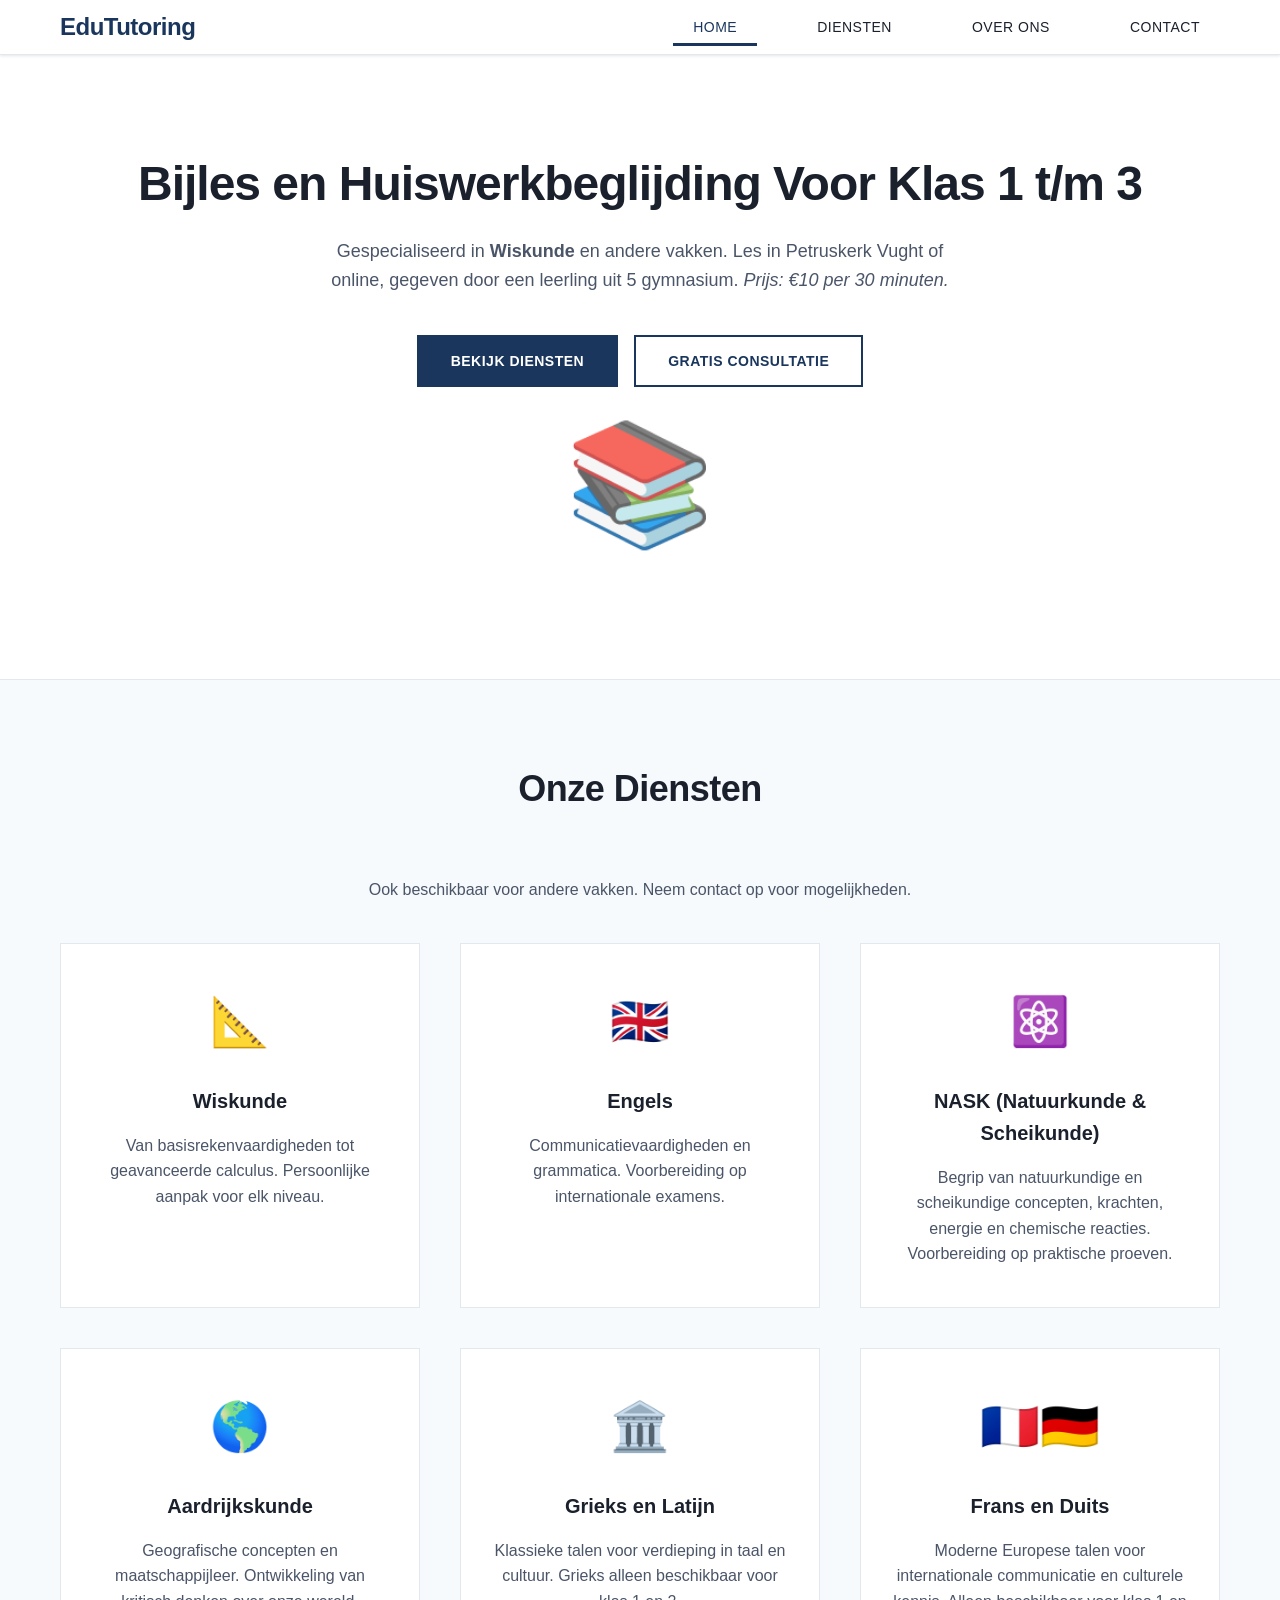
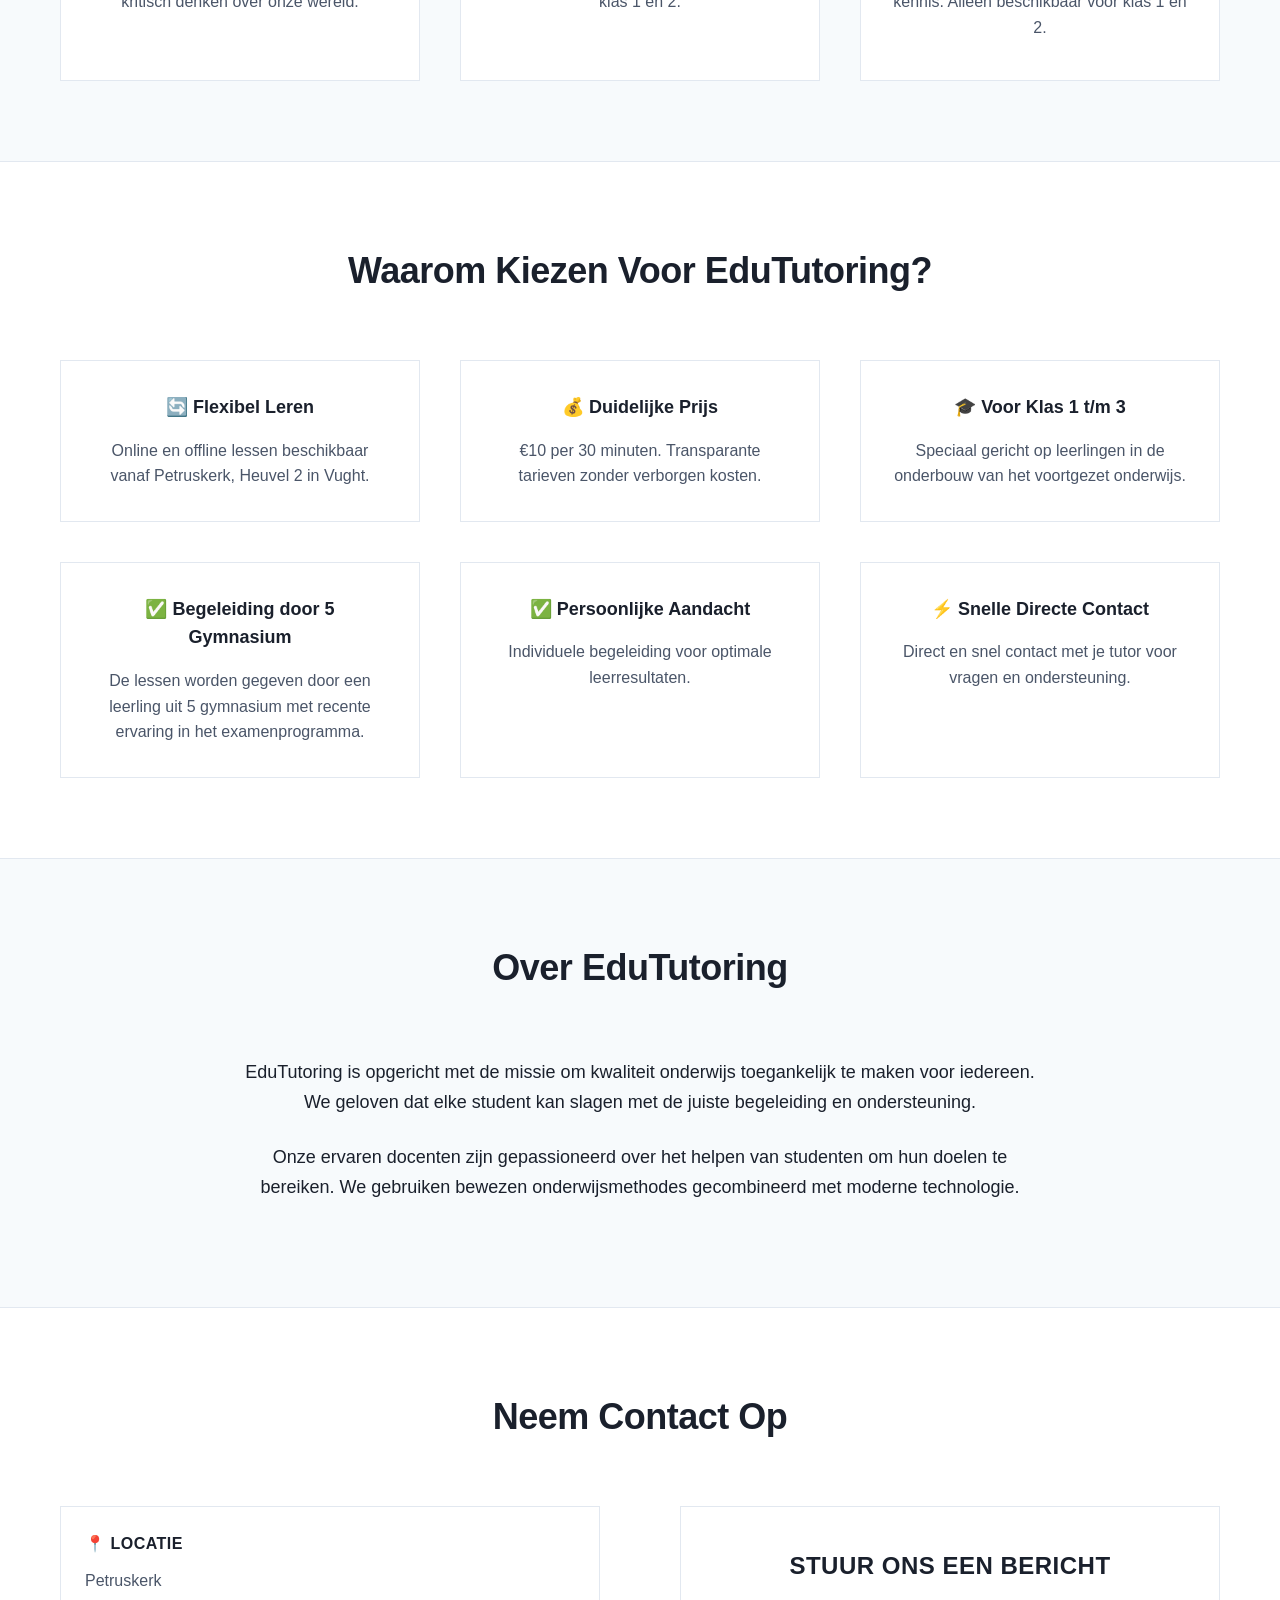
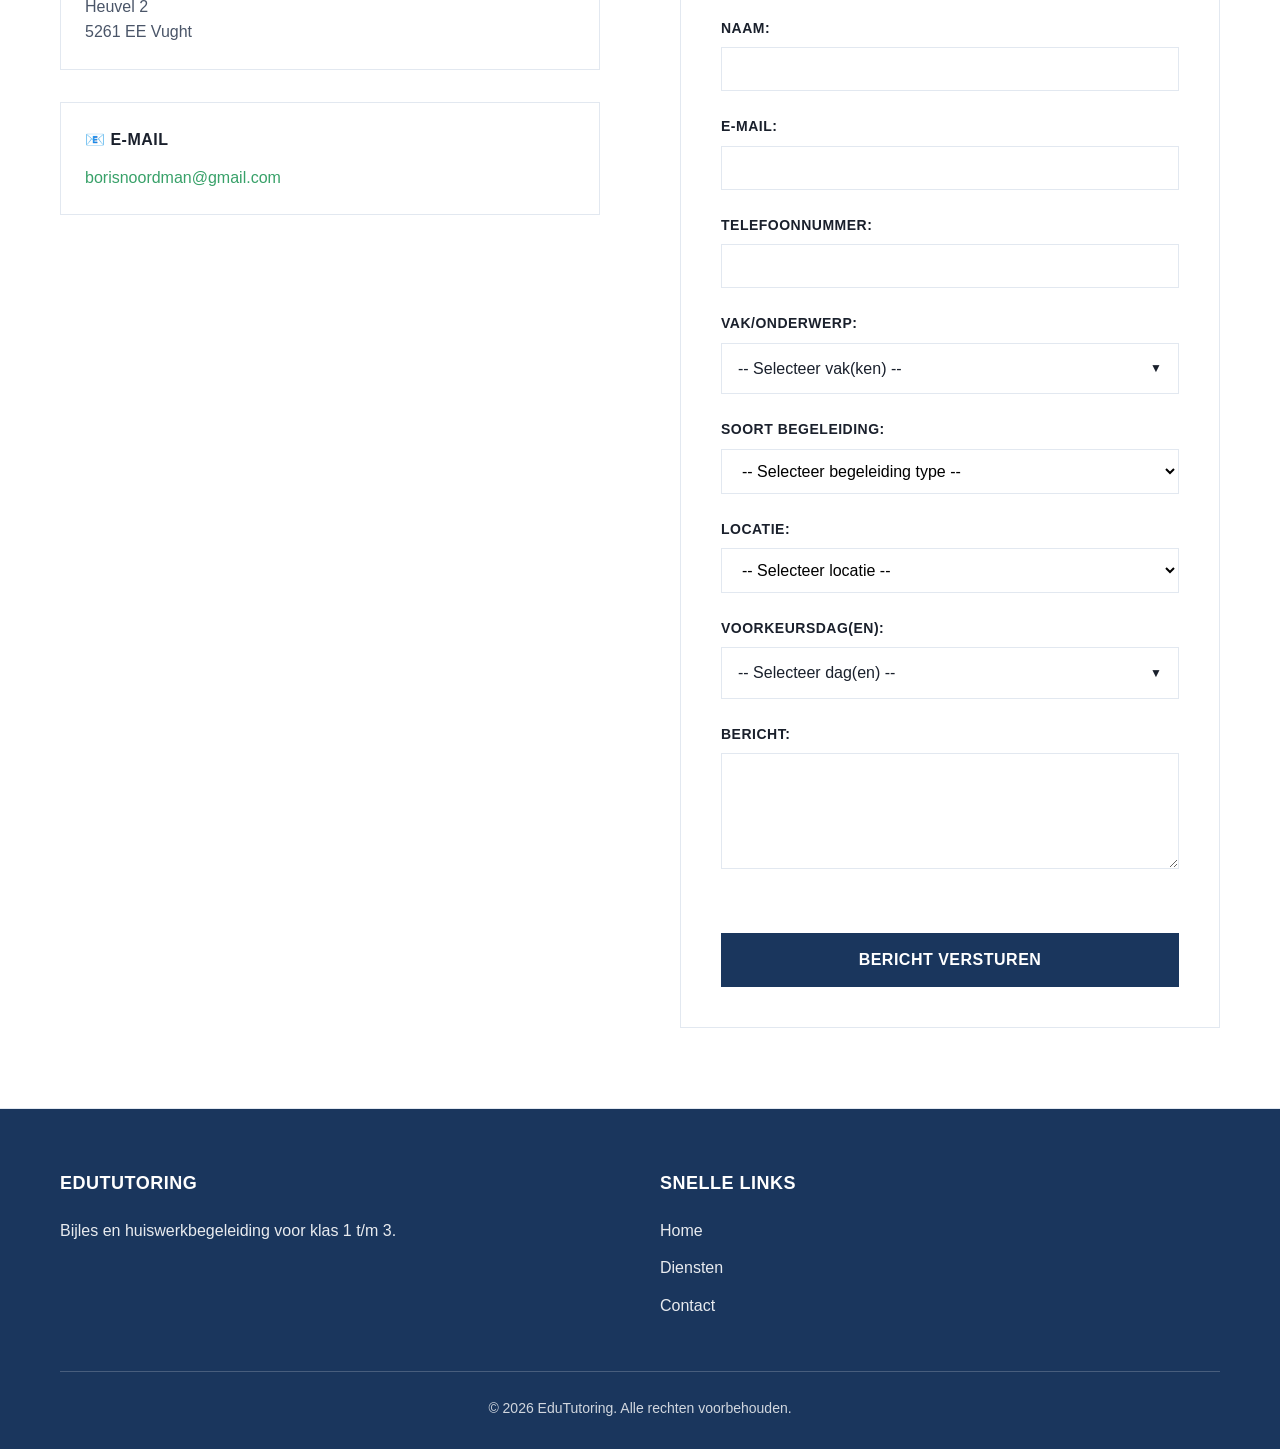
==== index.html @ 09ce8b66 "This is my first commit - woohoo!" ====
<!DOCTYPE html>
<html lang="nl">
<head>
    <meta charset="UTF-8">
    <meta name="viewport" content="width=device-width, initial-scale=1.0">
    <meta name="description" content="Bijles voor klas 1 t/m 3 in Petruskerk Vught of online, gegeven door een leerling uit 5 gymnasium.">
    <title>EduTutoring - Bijles & Huiswerkbegeleiding</title>
    <link rel="stylesheet" href="styles.css">
</head>
<body>
    <!-- Navigation -->
    <nav class="navbar">
        <div class="container">
            <div class="logo">EduTutoring</div>
            <ul class="nav-links">
                <li><a href="#home">Home</a></li>
                <li><a href="#services">Diensten</a></li>
                <li><a href="#about">Over Ons</a></li>
                <li><a href="#contact">Contact</a></li>
            </ul>
            <div class="hamburger">
                <span></span>
                <span></span>
                <span></span>
            </div>
        </div>
    </nav>

    <!-- Hero Section -->
    <section id="home" class="hero">
        <div class="hero-content">
            <h1>Bijles en Huiswerkbeglijding Voor Klas 1 t/m 3</h1>
            <p>Gespecialiseerd in <strong>Wiskunde</strong> en andere vakken. Les in Petruskerk Vught of online, gegeven door een leerling uit 5 gymnasium. <em>Prijs: €10 per 30 minuten.</em></p>
            <div class="cta-buttons">
                <button class="btn btn-primary" onclick="smoothScrollTo('#services')">Bekijk Diensten</button>
                <button class="btn btn-secondary" onclick="openContactForm()">Gratis Consultatie</button>
            </div>
        </div>
        <div class="hero-image">
            <div class="image-placeholder">📚</div>
        </div>
    </section>

    <!-- Services Section -->
    <section id="services" class="services">
        <div class="container">
            <h2>Onze Diensten</h2>
            <p style="text-align: center; margin-bottom: 40px; color: var(--text-light); font-size: 16px;">Ook beschikbaar voor andere vakken. Neem contact op voor mogelijkheden.</p>
            <div class="services-grid">
                <div class="service-card">
                    <div class="service-icon">📐</div>
                    <h3>Wiskunde</h3>
                    <p>Van basisrekenvaardigheden tot geavanceerde calculus. Persoonlijke aanpak voor elk niveau.</p>
                </div>
                <div class="service-card">
                    <div class="service-icon">🇬🇧</div>
                    <h3>Engels</h3>
                    <p>Communicatievaardigheden en grammatica. Voorbereiding op internationale examens.</p>
                </div>
                <div class="service-card">
                    <div class="service-icon">⚛️</div>
                    <h3>NASK (Natuurkunde & Scheikunde)</h3>
                    <p>Begrip van natuurkundige en scheikundige concepten, krachten, energie en chemische reacties. Voorbereiding op praktische proeven.</p>
                </div>
                <div class="service-card">
                    <div class="service-icon">🌎</div>
                    <h3>Aardrijkskunde</h3>
                    <p>Geografische concepten en maatschappijleer. Ontwikkeling van kritisch denken over onze wereld.</p>
                </div>
                <div class="service-card">
                    <div class="service-icon">🏛️</div>
                    <h3>Grieks en Latijn</h3>
                    <p>Klassieke talen voor verdieping in taal en cultuur. Grieks alleen beschikbaar voor klas 1 en 2.</p>
                </div>
                <div class="service-card">
                    <div class="service-icon">🇫🇷🇩🇪</div>
                    <h3>Frans en Duits</h3>
                    <p>Moderne Europese talen voor internationale communicatie en culturele kennis. Alleen beschikbaar voor klas 1 en 2.</p>
                </div>
            </div>
        </div>
    </section>

    <!-- Features Section -->
    <section class="features">
        <div class="container">
            <h2>Waarom Kiezen Voor EduTutoring?</h2>
            <div class="features-grid">
                <div class="feature">
                    <h3>🔄 Flexibel Leren</h3>
                    <p>Online en offline lessen beschikbaar vanaf Petruskerk, Heuvel 2 in Vught.</p>
                </div>
                <div class="feature">
                    <h3>💰 Duidelijke Prijs</h3>
                    <p>€10 per 30 minuten. Transparante tarieven zonder verborgen kosten.</p>
                </div>
                <div class="feature">
                    <h3>🎓 Voor Klas 1 t/m 3</h3>
                    <p>Speciaal gericht op leerlingen in de onderbouw van het voortgezet onderwijs.</p>
                </div>
                <div class="feature">
                    <h3>✅ Begeleiding door 5 Gymnasium</h3>
                    <p>De lessen worden gegeven door een leerling uit 5 gymnasium met recente ervaring in het examenprogramma.</p>
                </div>
                <div class="feature">
                    <h3>✅ Persoonlijke Aandacht</h3>
                    <p>Individuele begeleiding voor optimale leerresultaten.</p>
                </div>
                <div class="feature">
                    <h3>⚡ Snelle Directe Contact</h3>
                    <p>Direct en snel contact met je tutor voor vragen en ondersteuning.</p>
                </div>
            </div>
        </div>
    </section>

    <!-- About Section -->
    <section id="about" class="about">
        <div class="container">
            <h2>Over EduTutoring</h2>
            <div class="about-content">
                <div class="about-text">
                    <p>EduTutoring is opgericht met de missie om kwaliteit onderwijs toegankelijk te maken voor iedereen. We geloven dat elke student kan slagen met de juiste begeleiding en ondersteuning.</p>
                    <p>Onze ervaren docenten zijn gepassioneerd over het helpen van studenten om hun doelen te bereiken. We gebruiken bewezen onderwijsmethodes gecombineerd met moderne technologie.</p>
                </div>
            </div>
        </div>
    </section>

    <!-- Contact Section -->
    <section id="contact" class="contact">
        <div class="container">
            <h2>Neem Contact Op</h2>
            <div class="contact-content">
                <div class="contact-info">
                    <div class="info-item">
                        <h3>📍 Locatie</h3>
                        <p>Petruskerk<br>Heuvel 2<br>5261 EE Vught</p>
                    </div>
                    <div class="info-item">
                        <h3>📧 E-mail</h3>
                        <p><a href="mailto:borisnoordman@gmail.com">borisnoordman@gmail.com</a></p>
                    </div>
                </div>

                <form class="contact-form" id="contactForm" action="https://formsubmit.co/borisnoordman@gmail.com" method="POST">
                    <h3>Stuur ons een Bericht</h3>
                    <div class="form-group">
                        <label for="name">Naam:</label>
                        <input type="text" id="name" name="name" required>
                    </div>
                    <div class="form-group">
                        <label for="email">E-mail:</label>
                        <input type="email" id="email" name="email" required>
                    </div>
                    <div class="form-group">
                        <label for="phone">Telefoonnummer:</label>
                        <input type="tel" id="phone" name="phone">
                    </div>
                    <div class="form-group">
                        <label for="subject">Vak/Onderwerp:</label>
                        <div class="multi-select-container">
                            <div class="multi-select-display" onclick="toggleMultiSelect('subject')">
                                <span id="subject-display">-- Selecteer vak(ken) --</span>
                                <span class="dropdown-arrow">▼</span>
                            </div>
                            <div class="multi-select-options" id="subject-options">
                                <label><input type="checkbox" name="subject_wiskunde" value="Ja" onchange="updateMultiSelect('subject')"> Wiskunde</label>
                                <label><input type="checkbox" name="subject_nask" value="Ja" onchange="updateMultiSelect('subject')"> NASK</label>
                                <label><input type="checkbox" name="subject_natuurkunde" value="Ja" onchange="updateMultiSelect('subject')"> Natuurkunde</label>
                                <label><input type="checkbox" name="subject_scheikunde" value="Ja" onchange="updateMultiSelect('subject')"> Scheikunde</label>
                                <label><input type="checkbox" name="subject_grieks" value="Ja" onchange="updateMultiSelect('subject')"> Grieks (alleen klas 1-2)</label>
                                <label><input type="checkbox" name="subject_latijn" value="Ja" onchange="updateMultiSelect('subject')"> Latijn</label>
                                <label><input type="checkbox" name="subject_engels" value="Ja" onchange="updateMultiSelect('subject')"> Engels</label>
                                <label><input type="checkbox" name="subject_aardrijkskunde" value="Ja" onchange="updateMultiSelect('subject')"> Aardrijkskunde</label>
                                <label><input type="checkbox" name="subject_frans" value="Ja" onchange="updateMultiSelect('subject')"> Frans (alleen klas 1-2)</label>
                                <label><input type="checkbox" name="subject_duits" value="Ja" onchange="updateMultiSelect('subject')"> Duits (alleen klas 1-2)</label>
                                <label><input type="checkbox" name="subject_overig" value="Ja" onchange="updateMultiSelect('subject')"> Ander Vak</label>
                            </div>
                        </div>
                    </div>
                    <div class="form-group" id="other-subject-group" style="display: none;">
                        <label for="other-subject">Welk ander vak?</label>
                        <input type="text" id="other-subject" name="other_subject" placeholder="Voer het vak in">
                    </div>
                    <div class="form-group">
                        <label for="service-type">Soort Begeleiding:</label>
                        <select id="service-type" name="service_type" required>
                            <option value="">-- Selecteer begeleiding type --</option>
                            <option value="bijles">Bijles</option>
                            <option value="huiswerkbegeleiding">Huiswerkbegeleiding</option>
                        </select>
                    </div>
                    <div class="form-group">
                        <label for="location">Locatie:</label>
                        <select id="location" name="location" required>
                            <option value="">-- Selecteer locatie --</option>
                            <option value="p Petruskerk">In Petruskerk (Vught)</option>
                            <option value="online">Online</option>
                        </select>
                    </div>
                    <div class="form-group">
                        <label for="preferred-day">Voorkeursdag(en):</label>
                        <div class="multi-select-container">
                            <div class="multi-select-display" onclick="toggleMultiSelect('day')">
                                <span id="day-display">-- Selecteer dag(en) --</span>
                                <span class="dropdown-arrow">▼</span>
                            </div>
                            <div class="multi-select-options" id="day-options">
                                <label><input type="checkbox" name="dag_maandag" value="Ja" onchange="updateMultiSelect('day')"> Maandag</label>
                                <label><input type="checkbox" name="dag_dinsdag" value="Ja" onchange="updateMultiSelect('day')"> Dinsdag</label>
                                <label><input type="checkbox" name="dag_woensdag" value="Ja" onchange="updateMultiSelect('day')"> Woensdag</label>
                                <label><input type="checkbox" name="dag_donderdag" value="Ja" onchange="updateMultiSelect('day')"> Donderdag</label>
                                <label><input type="checkbox" name="dag_vrijdag" value="Ja" onchange="updateMultiSelect('day')"> Vrijdag</label>
                                <label><input type="checkbox" name="dag_zaterdag" value="Ja" onchange="updateMultiSelect('day')"> Zaterdag</label>
                                <label><input type="checkbox" name="dag_zondag" value="Ja" onchange="updateMultiSelect('day')"> Zondag</label>
                            </div>
                        </div>
                    </div>
                    <div class="form-group">
                        <label for="message">Bericht:</label>
                        <textarea id="message" name="message" rows="5" required></textarea>
                    </div>
                    <!-- FormSubmit required fields -->
                    <input type="hidden" name="_captcha" value="false">
                    <input type="hidden" name="_next" value="success.html">
                    <input type="hidden" name="_subject" value="Nieuwe aanvraag bijles">
                    <input type="hidden" name="_template" value="table">
                    <button type="submit" class="btn btn-primary">Bericht Versturen</button>
                </form>
            </div>
        </div>
    </section>

    <!-- Footer -->
    <footer class="footer">
        <div class="container">
            <div class="footer-content">
                <div class="footer-section">
                    <h4>EduTutoring</h4>
                    <p>Bijles en huiswerkbegeleiding voor klas 1 t/m 3.</p>
                </div>
                <div class="footer-section">
                    <h4>Snelle Links</h4>
                    <ul>
                        <li><a href="#home">Home</a></li>
                        <li><a href="#services">Diensten</a></li>
                        <li><a href="#contact">Contact</a></li>
                    </ul>
                </div>
            </div>
            <div class="footer-bottom">
                <p>&copy; 2026 EduTutoring. Alle rechten voorbehouden.</p>
            </div>
        </div>
    </footer>

    <script src="script.js"></script>
</body>
</html>
---- styles.css ----
/* Root Variables */
:root {
    --primary-color: #1a365d;
    --secondary-color: #2d3748;
    --accent-color: #38a169;
    --text-dark: #1a202c;
    --text-light: #4a5568;
    --bg-white: #ffffff;
    --bg-light: #f7fafc;
    --border-color: #e2e8f0;
    --shadow: 0 1px 3px rgba(0, 0, 0, 0.1);
    --shadow-lg: 0 4px 6px rgba(0, 0, 0, 0.1);
}

/* Global Styles */
* {
    margin: 0;
    padding: 0;
    box-sizing: border-box;
}

html {
    scroll-behavior: smooth;
}

body {
    font-family: 'Segoe UI', Tahoma, Geneva, Verdana, sans-serif;
    color: var(--text-dark);
    line-height: 1.6;
    overflow-x: hidden;
}

.container {
    max-width: 1200px;
    margin: 0 auto;
    padding: 0 20px;
}

/* Buttons */
.btn {
    padding: 12px 24px;
    border: 2px solid var(--primary-color);
    background-color: var(--primary-color);
    color: white;
    font-size: 14px;
    font-weight: 600;
    cursor: pointer;
    transition: all 0.2s ease;
    text-transform: uppercase;
    letter-spacing: 0.5px;
}

.btn:hover {
    background-color: var(--secondary-color);
    border-color: var(--secondary-color);
    transform: translateY(-1px);
}

.btn-secondary {
    background-color: transparent;
    color: var(--primary-color);
    border-color: var(--primary-color);
}

.btn-secondary:hover {
    background-color: var(--primary-color);
    color: white;
}

.btn-outline {
    background-color: transparent;
    color: var(--primary-color);
    border-color: var(--primary-color);
}

.btn-outline:hover {
    background-color: var(--primary-color);
    color: white;
}

/* Navigation */
.navbar {
    background-color: var(--bg-white);
    border-bottom: 1px solid var(--border-color);
    box-shadow: var(--shadow);
    position: sticky;
    top: 0;
    z-index: 100;
}

.navbar .container {
    display: flex;
    justify-content: space-between;
    align-items: center;
    padding: 0 20px;
    max-width: 1200px;
    margin: 0 auto;
}

.logo {
    font-size: 24px;
    font-weight: 700;
    color: var(--primary-color);
    cursor: pointer;
    letter-spacing: -0.5px;
}

.nav-links {
    display: flex;
    list-style: none;
    gap: 40px;
}

.nav-links a {
    text-decoration: none;
    color: var(--text-dark);
    font-weight: 500;
    font-size: 14px;
    text-transform: uppercase;
    letter-spacing: 0.5px;
    transition: color 0.2s ease;
}

.nav-links a:hover {
    color: var(--accent-color);
}

.hamburger {
    display: none;
    flex-direction: column;
    cursor: pointer;
}

.hamburger span {
    width: 25px;
    height: 2px;
    background-color: var(--primary-color);
    margin: 4px 0;
    transition: 0.2s;
}

/* Hero Section */
.hero {
    background-color: var(--bg-white);
    padding: 100px 0;
    border-bottom: 1px solid var(--border-color);
}

.hero .container {
    display: flex;
    flex-direction: column;
    align-items: center;
    justify-content: center;
    text-align: center;
    gap: 40px;
    max-width: 900px;
    margin: 0 auto;
    padding: 0 20px;
}

.hero-content {
    width: 100%;
    text-align: center;
}

.hero h1 {
    font-size: 48px;
    margin-bottom: 24px;
    line-height: 1.2;
    color: var(--text-dark);
    font-weight: 700;
    letter-spacing: -1px;
}

.hero p em {
    font-style: italic;
}

.hero p {
    font-size: 18px;
    margin: 0 auto 40px;
    color: var(--text-light);
    line-height: 1.6;
    max-width: 650px;
}

.cta-buttons {
    display: flex;
    flex-wrap: wrap;
    justify-content: center;
    gap: 16px;
}

.cta-buttons .btn {
    padding: 16px 32px;
    font-size: 14px;
}

.hero-image {
    text-align: center;
}

.image-placeholder {
    font-size: 120px;
    color: var(--accent-color);
    opacity: 0.8;
}

/* Services Section */
.services {
    padding: 80px 0;
    background-color: var(--bg-light);
    border-bottom: 1px solid var(--border-color);
}

.services .container {
    max-width: 1200px;
    margin: 0 auto;
    padding: 0 20px;
}

.services h2 {
    font-size: 36px;
    text-align: center;
    margin-bottom: 60px;
    color: var(--text-dark);
    font-weight: 700;
    letter-spacing: -0.5px;
}

.services-grid {
    display: grid;
    grid-template-columns: repeat(auto-fit, minmax(350px, 1fr));
    gap: 40px;
}

.service-card {
    background-color: var(--bg-white);
    padding: 40px 30px;
    border: 1px solid var(--border-color);
    transition: all 0.2s ease;
    text-align: center;
}

.service-card:hover {
    border-color: var(--accent-color);
    box-shadow: var(--shadow-lg);
}

.service-icon {
    font-size: 48px;
    margin-bottom: 24px;
    display: block;
}

.service-card h3 {
    color: var(--text-dark);
    margin-bottom: 16px;
    font-size: 20px;
    font-weight: 600;
}

.service-card p {
    color: var(--text-light);
    line-height: 1.6;
    font-size: 16px;
}

/* Features Section */
.features {
    padding: 80px 0;
    background-color: var(--bg-white);
    border-bottom: 1px solid var(--border-color);
}

.features .container {
    max-width: 1200px;
    margin: 0 auto;
    padding: 0 20px;
}

.features h2 {
    font-size: 36px;
    text-align: center;
    margin-bottom: 60px;
    color: var(--text-dark);
    font-weight: 700;
    letter-spacing: -0.5px;
}

.features-grid {
    display: grid;
    grid-template-columns: repeat(auto-fit, minmax(300px, 1fr));
    gap: 40px;
}

.feature {
    padding: 32px;
    background-color: var(--bg-white);
    border: 1px solid var(--border-color);
    transition: all 0.2s ease;
    text-align: center;
}

.feature:hover {
    border-color: var(--accent-color);
    box-shadow: var(--shadow-lg);
}

.feature h3 {
    color: var(--text-dark);
    margin-bottom: 16px;
    font-size: 18px;
    font-weight: 600;
}

.feature p {
    color: var(--text-light);
    line-height: 1.6;
    font-size: 16px;
}

/* About Section */
.about {
    padding: 80px 0;
    background-color: var(--bg-light);
    border-bottom: 1px solid var(--border-color);
}

.about .container {
    max-width: 1200px;
    margin: 0 auto;
    padding: 0 20px;
}

.about h2 {
    font-size: 36px;
    text-align: center;
    margin-bottom: 60px;
    color: var(--text-dark);
    font-weight: 700;
    letter-spacing: -0.5px;
}

.about-content {
    display: flex;
    justify-content: center;
    max-width: 800px;
    margin: 0 auto;
}

.about-text p {
    margin-bottom: 24px;
    color: var(--text-dark);
    line-height: 1.7;
    font-size: 18px;
    text-align: center;
}

/* Contact Section */
.contact {
    padding: 80px 0;
    background-color: var(--bg-white);
}

.contact .container {
    max-width: 1200px;
    margin: 0 auto;
    padding: 0 20px;
}

.contact h2 {
    font-size: 36px;
    text-align: center;
    margin-bottom: 60px;
    color: var(--text-dark);
    font-weight: 700;
    letter-spacing: -0.5px;
}

.contact-content {
    display: grid;
    grid-template-columns: 1fr 1fr;
    gap: 80px;
}

.contact-info {
    display: flex;
    flex-direction: column;
    gap: 32px;
}

.info-item {
    padding: 24px;
    background-color: var(--bg-white);
    border: 1px solid var(--border-color);
    transition: all 0.2s ease;
}

.info-item:hover {
    border-color: var(--accent-color);
    box-shadow: var(--shadow-lg);
}

.info-item h3 {
    color: var(--text-dark);
    margin-bottom: 12px;
    font-size: 16px;
    font-weight: 600;
    text-transform: uppercase;
    letter-spacing: 0.5px;
}

.info-item p {
    color: var(--text-light);
    line-height: 1.6;
    font-size: 16px;
}

.info-item a {
    color: var(--accent-color);
    text-decoration: none;
    font-weight: 500;
    transition: color 0.2s ease;
}

.info-item a:hover {
    color: var(--primary-color);
}

.contact-form {
    background-color: var(--bg-white);
    padding: 40px;
    border: 1px solid var(--border-color);
}

.contact-form h3 {
    color: var(--text-dark);
    margin-bottom: 32px;
    font-size: 24px;
    text-align: center;
    font-weight: 600;
    text-transform: uppercase;
    letter-spacing: 0.5px;
}

.form-group {
    margin-bottom: 24px;
}

.form-group label {
    display: block;
    margin-bottom: 8px;
    color: var(--text-dark);
    font-weight: 600;
    font-size: 14px;
    text-transform: uppercase;
    letter-spacing: 0.5px;
}

.form-group input,
.form-group select,
.form-group textarea {
    width: 100%;
    padding: 12px 16px;
    border: 1px solid var(--border-color);
    font-size: 16px;
    font-family: inherit;
    transition: border-color 0.2s ease;
    background-color: var(--bg-white);
}

.form-group input:focus,
.form-group select:focus,
.form-group textarea:focus {
    outline: none;
    border-color: var(--accent-color);
}

.contact-form .btn {
    width: 100%;
    margin-top: 32px;
    padding: 16px;
    font-size: 16px;
    font-weight: 600;
    text-transform: uppercase;
    letter-spacing: 0.5px;
}

/* Multi-select dropdowns */
.multi-select-container {
    position: relative;
}

.multi-select-display {
    padding: 12px 16px;
    border: 1px solid var(--border-color);
    background-color: var(--bg-white);
    cursor: pointer;
    display: flex;
    justify-content: space-between;
    align-items: center;
    font-size: 16px;
    font-family: inherit;
    transition: border-color 0.2s ease;
}

.multi-select-display:hover {
    border-color: var(--accent-color);
}

.multi-select-options {
    position: absolute;
    top: 100%;
    left: 0;
    right: 0;
    background-color: var(--bg-white);
    border: 1px solid var(--border-color);
    border-top: none;
    z-index: 1000;
    display: none;
    box-shadow: var(--shadow-lg);
}

.multi-select-options label {
    display: block;
    padding: 5px 16px;
    cursor: pointer;
    font-size: 14px;
    border-bottom: 1px solid var(--border-color);
}

.multi-select-options label:last-child {
    border-bottom: none;
}

.multi-select-options label:hover {
    background-color: var(--bg-light);
}

.multi-select-options label input[type="checkbox"] {
    margin-right: 8px;
}

.dropdown-arrow {
    font-size: 12px;
    transition: transform 0.2s ease;
}

.multi-select-container.open .dropdown-arrow {
    transform: rotate(180deg);
}
.footer {
    background-color: var(--primary-color);
    color: white;
    padding: 60px 0 30px;
    border-top: 1px solid var(--border-color);
}

.footer .container {
    max-width: 1200px;
    margin: 0 auto;
    padding: 0 20px;
}

.footer-content {
    display: grid;
    grid-template-columns: repeat(auto-fit, minmax(250px, 1fr));
    gap: 40px;
    margin-bottom: 40px;
}

.footer-section h4 {
    margin-bottom: 20px;
    color: white;
    font-size: 18px;
    font-weight: 600;
    text-transform: uppercase;
    letter-spacing: 0.5px;
}

.footer-section p {
    color: rgba(255, 255, 255, 0.9);
    line-height: 1.6;
    font-size: 16px;
}

.footer-section ul {
    list-style: none;
}

.footer-section ul li {
    margin-bottom: 12px;
}

.footer-section a {
    color: rgba(255, 255, 255, 0.9);
    text-decoration: none;
    transition: color 0.2s ease;
    font-weight: 500;
}

.footer-section a:hover {
    color: var(--accent-color);
}

.social-links {
    display: flex;
    gap: 20px;
}

.footer-bottom {
    border-top: 1px solid rgba(255, 255, 255, 0.2);
    padding-top: 25px;
    text-align: center;
    color: rgba(255, 255, 255, 0.8);
    font-size: 14px;
}

/* Responsive Design */
@media (max-width: 768px) {
    .navbar .container {
        padding: 15px 20px;
    }

    .nav-links {
        display: none;
        position: absolute;
        top: 100%;
        left: 0;
        right: 0;
        background-color: var(--bg-white);
        flex-direction: column;
        gap: 0;
        padding: 20px 0;
        border-top: 1px solid var(--border-color);
        box-shadow: var(--shadow-lg);
    }

    .nav-links a {
        padding: 12px 20px;
        border-bottom: 1px solid var(--border-color);
    }

    .nav-links a:last-child {
        border-bottom: none;
    }

    .hamburger {
        display: flex;
    }

    .hero {
        padding: 60px 0;
    }

    .hero .container {
        flex-direction: column;
        gap: 40px;
    }

    .hero h1 {
        font-size: 36px;
    }

    .hero p {
        font-size: 16px;
    }

    .cta-buttons {
        flex-direction: column;
        gap: 12px;
    }

    .cta-buttons .btn {
        width: calc(100% - 40px);
        padding: 14px 20px;
        font-size: 14px;
        margin: 0 20px;
    }

    .image-placeholder {
        font-size: 100px;
    }

    .services h2,
    .features h2,
    .about h2,
    .contact h2 {
        font-size: 28px;
    }

    .contact-content {
        grid-template-columns: 1fr;
        gap: 40px;
    }

    .contact-info {
        gap: 24px;
    }

    .services-grid,
    .features-grid {
        grid-template-columns: 1fr;
    }
}

@media (max-width: 480px) {
    .hero h1 {
        font-size: 28px;
    }

    .hero p {
        font-size: 14px;
    }

    .btn {
        padding: 12px 20px;
        font-size: 12px;
    }

    .image-placeholder {
        font-size: 80px;
    }

    .services-grid,
    .features-grid {
        grid-template-columns: 1fr;
    }
}
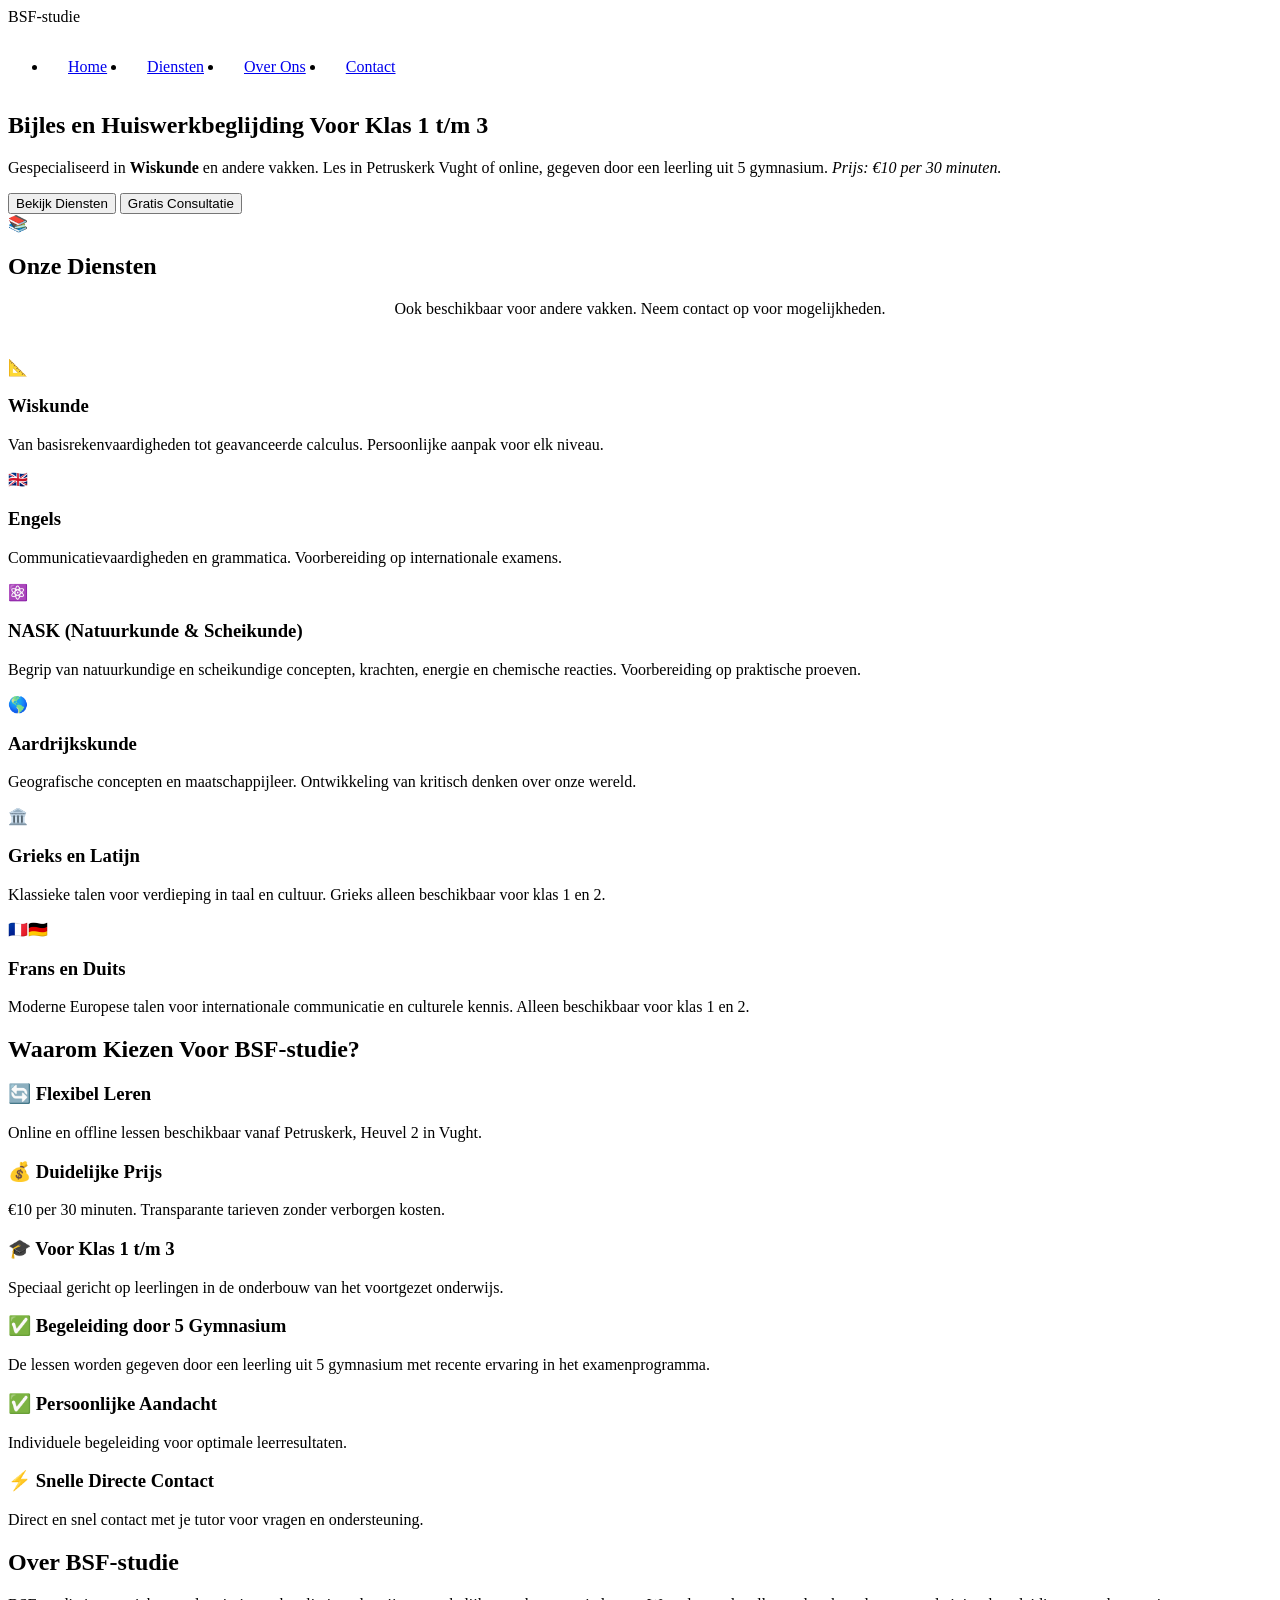
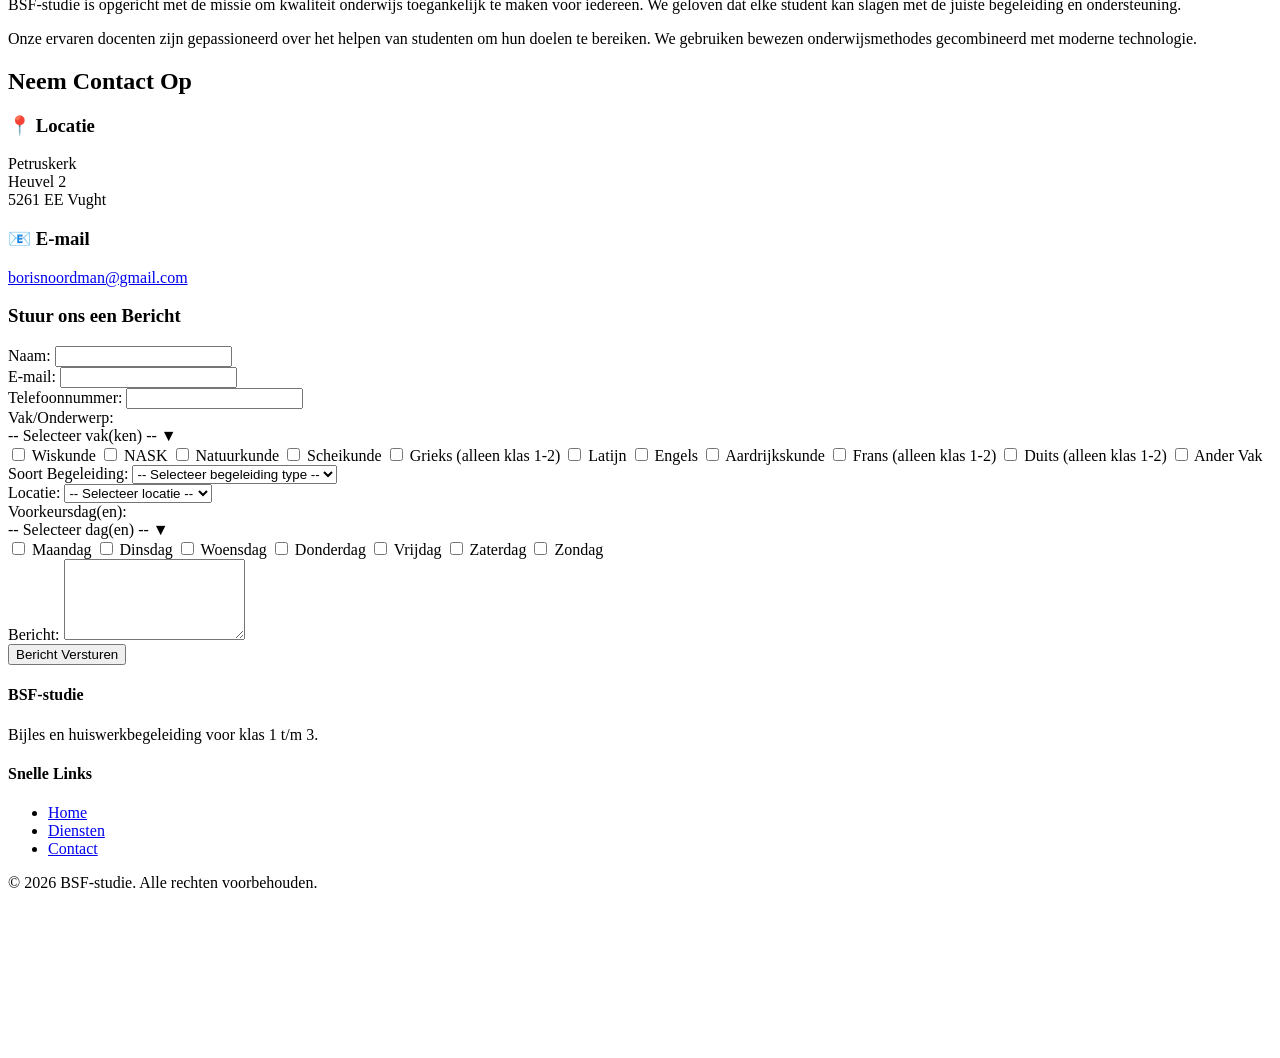
==== commit 0f2bc6c8: "update 1.0.1.1" ====
--- a/index.html
+++ b/index.html
@@ -3,15 +3,13 @@
 <head>
     <meta charset="UTF-8">
     <meta name="viewport" content="width=device-width, initial-scale=1.0">
-    <meta name="description" content="Bijles voor klas 1 t/m 3 in Petruskerk Vught of online, gegeven door een leerling uit 5 gymnasium.">
-    <title>EduTutoring - Bijles & Huiswerkbegeleiding</title>
-    <link rel="stylesheet" href="styles.css">
+    <title>BSF-studie - Bijles & Huiswerkbegeleiding</title>
 </head>
 <body>
     <!-- Navigation -->
     <nav class="navbar">
         <div class="container">
-            <div class="logo">EduTutoring</div>
+            <div class="logo">BSF-studie</div>
             <ul class="nav-links">
                 <li><a href="#home">Home</a></li>
                 <li><a href="#services">Diensten</a></li>
@@ -84,7 +82,7 @@
     <!-- Features Section -->
     <section class="features">
         <div class="container">
-            <h2>Waarom Kiezen Voor EduTutoring?</h2>
+            <h2>Waarom Kiezen Voor BSF-studie?</h2>
             <div class="features-grid">
                 <div class="feature">
                     <h3>🔄 Flexibel Leren</h3>
@@ -117,10 +115,10 @@
     <!-- About Section -->
     <section id="about" class="about">
         <div class="container">
-            <h2>Over EduTutoring</h2>
+            <h2>Over BSF-studie</h2>
             <div class="about-content">
                 <div class="about-text">
-                    <p>EduTutoring is opgericht met de missie om kwaliteit onderwijs toegankelijk te maken voor iedereen. We geloven dat elke student kan slagen met de juiste begeleiding en ondersteuning.</p>
+                    <p>BSF-studie is opgericht met de missie om kwaliteit onderwijs toegankelijk te maken voor iedereen. We geloven dat elke student kan slagen met de juiste begeleiding en ondersteuning.</p>
                     <p>Onze ervaren docenten zijn gepassioneerd over het helpen van studenten om hun doelen te bereiken. We gebruiken bewezen onderwijsmethodes gecombineerd met moderne technologie.</p>
                 </div>
             </div>
@@ -237,7 +235,7 @@
         <div class="container">
             <div class="footer-content">
                 <div class="footer-section">
-                    <h4>EduTutoring</h4>
+                    <h4>BSF-studie</h4>
                     <p>Bijles en huiswerkbegeleiding voor klas 1 t/m 3.</p>
                 </div>
                 <div class="footer-section">
@@ -250,7 +248,7 @@
                 </div>
             </div>
             <div class="footer-bottom">
-                <p>&copy; 2026 EduTutoring. Alle rechten voorbehouden.</p>
+                <p>&copy; 2026 BSF-studie. Alle rechten voorbehouden.</p>
             </div>
         </div>
     </footer>
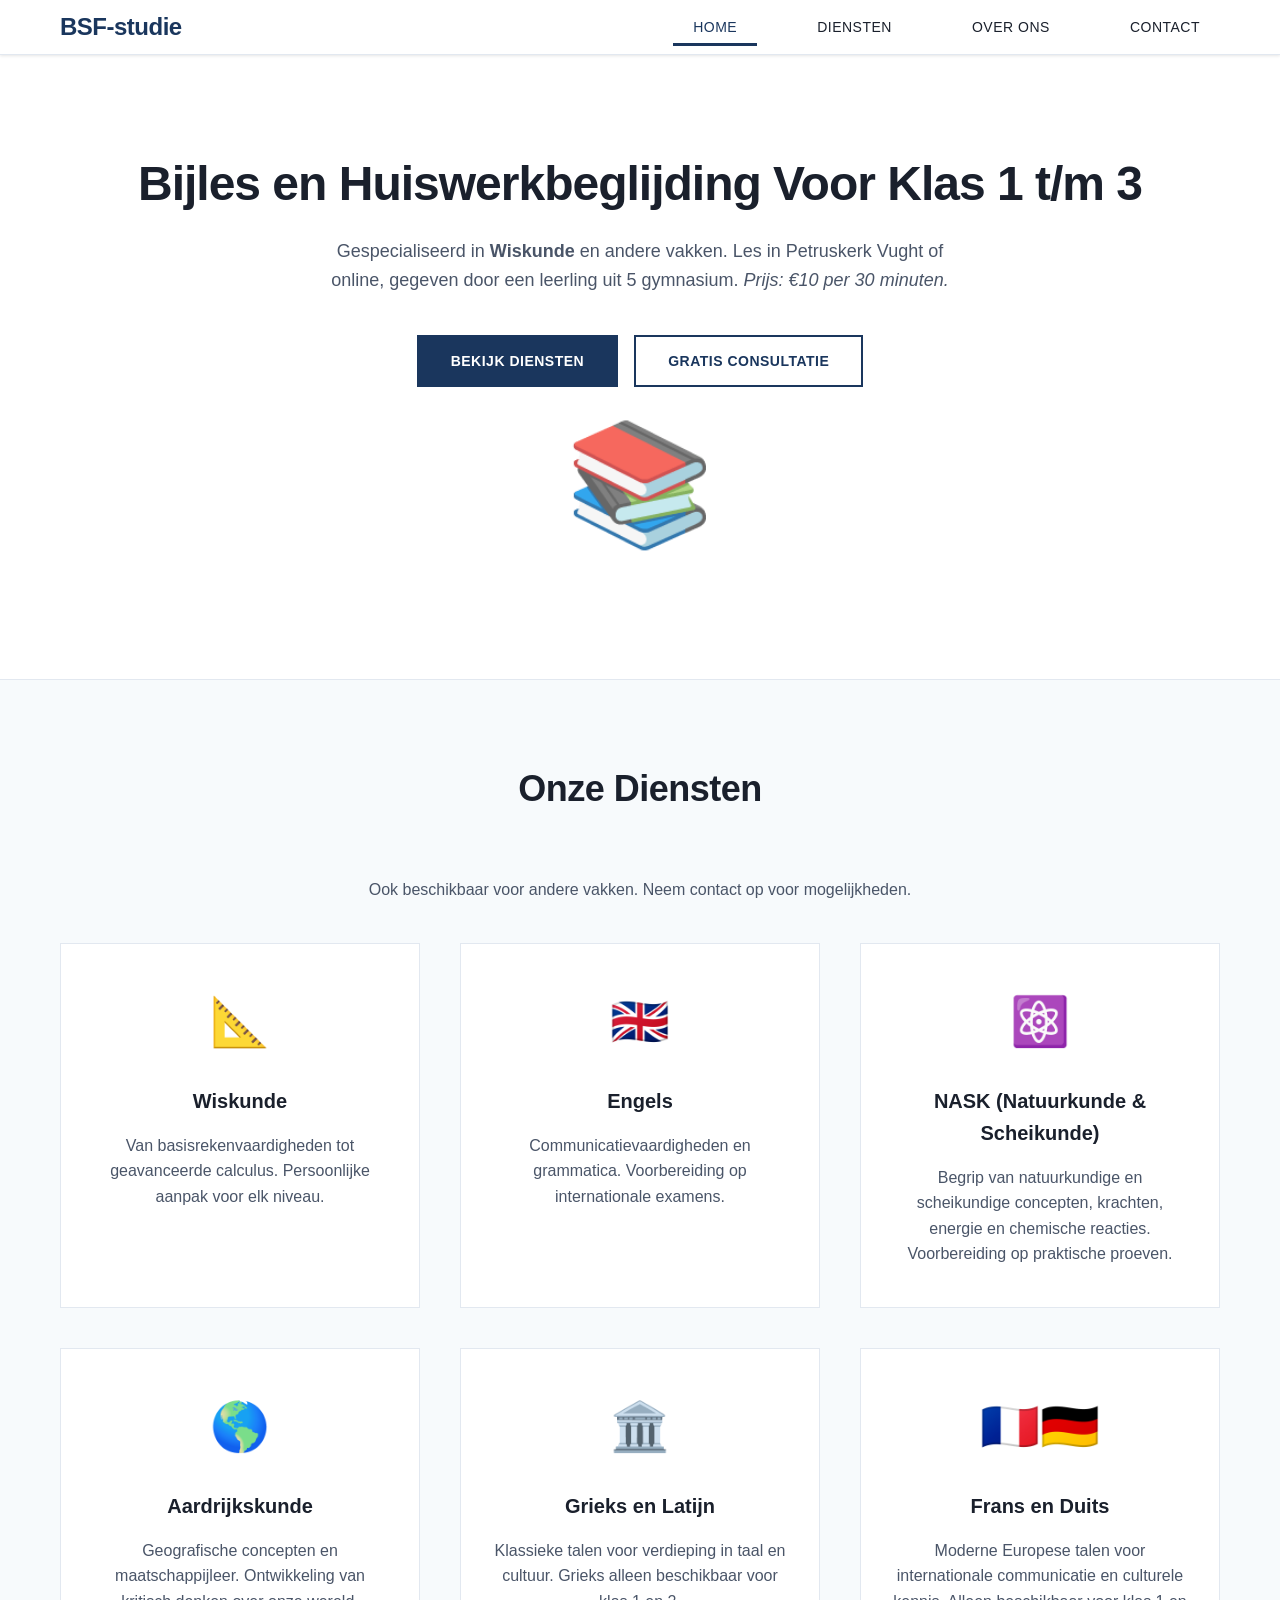
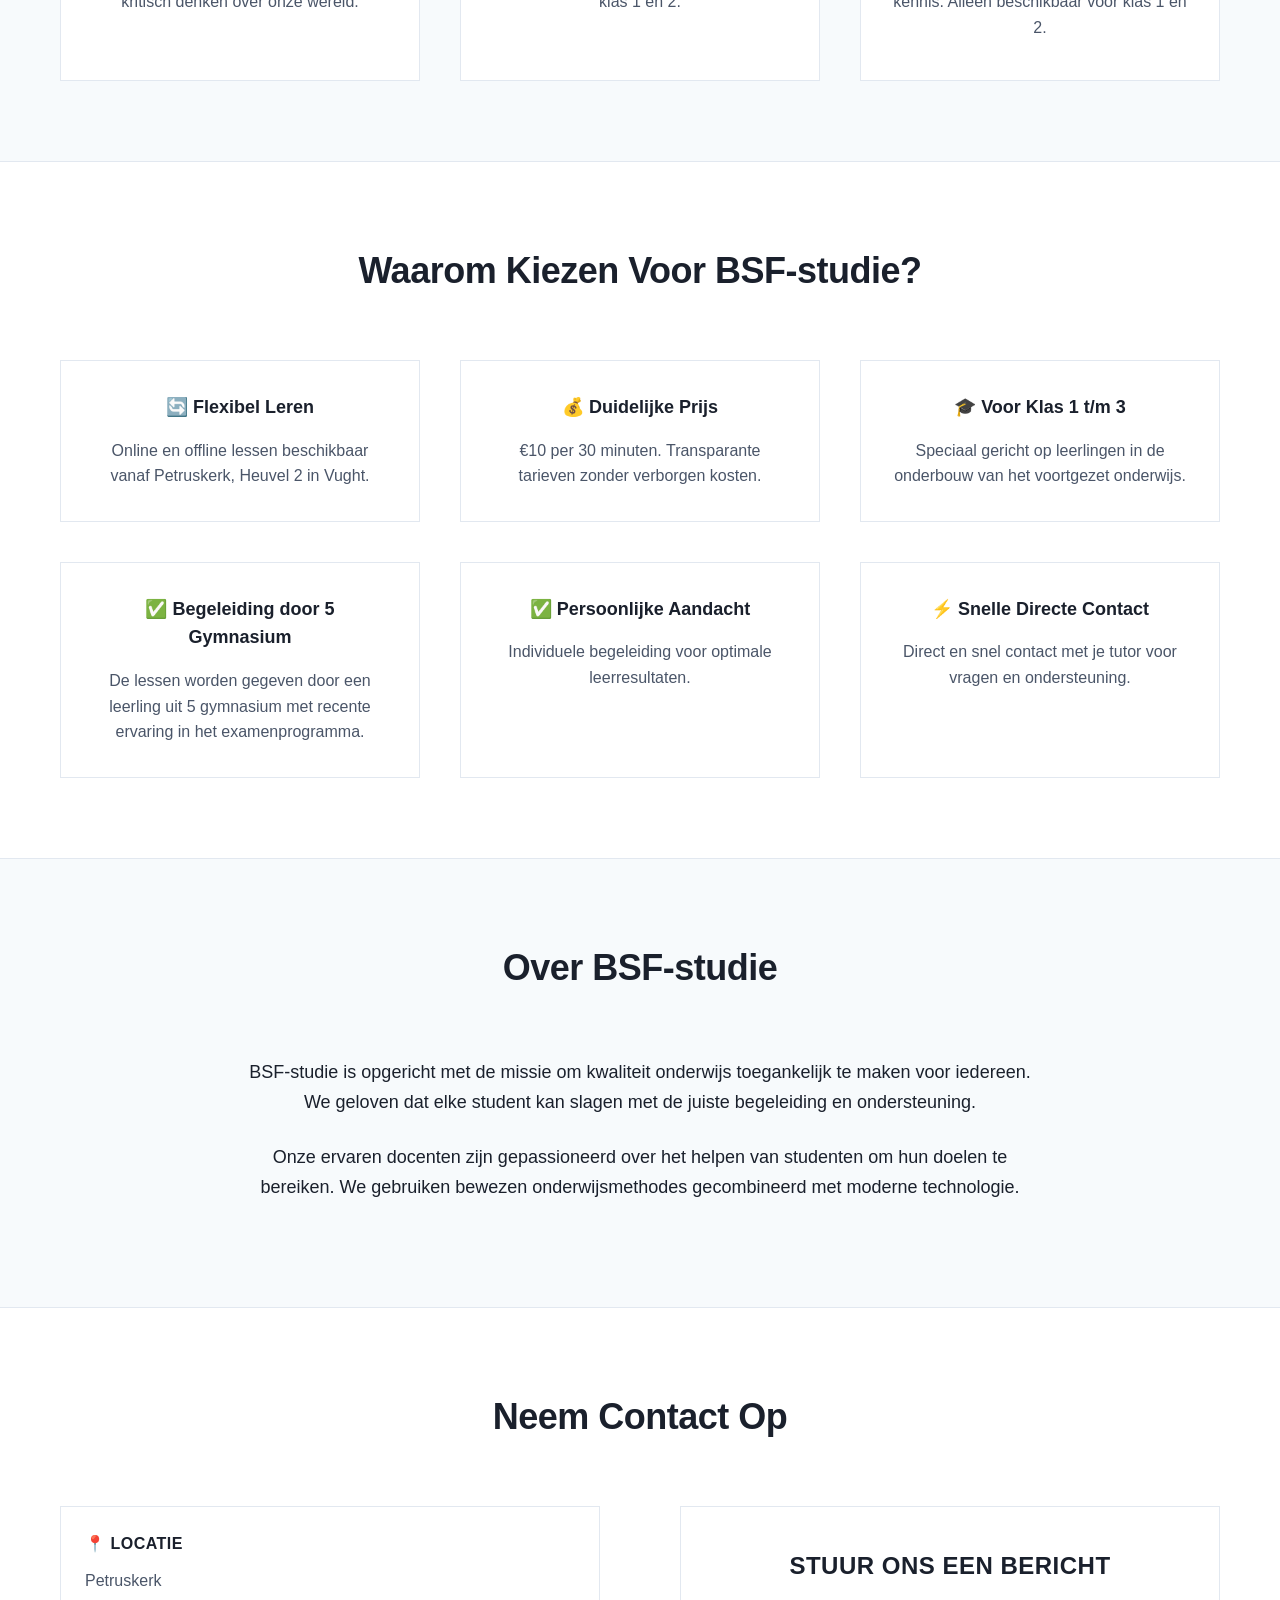
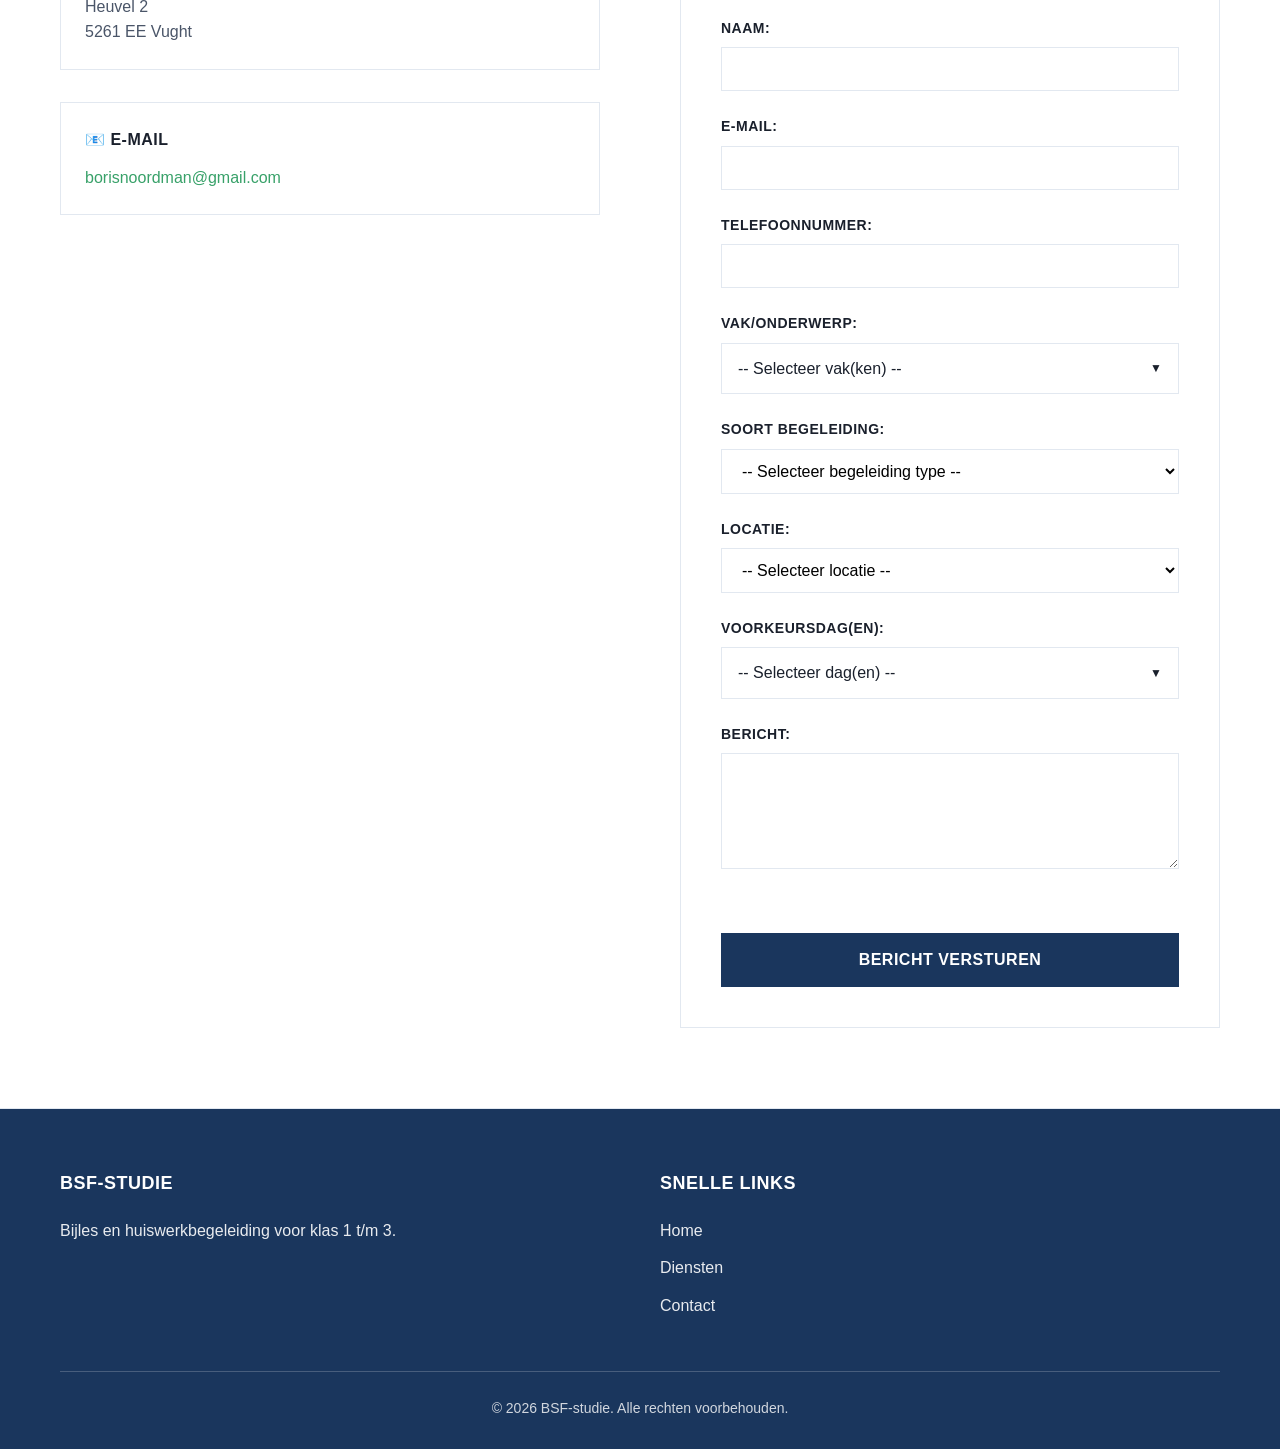
==== commit 62a87325: "layout fixes 1.0.1.2" ====
--- a/index.html
+++ b/index.html
@@ -4,6 +4,7 @@
     <meta charset="UTF-8">
     <meta name="viewport" content="width=device-width, initial-scale=1.0">
     <title>BSF-studie - Bijles & Huiswerkbegeleiding</title>
+    <link rel="stylesheet" href="styles.css">
 </head>
 <body>
     <!-- Navigation -->
--- a/styles.css
+++ b/styles.css
@@ -0,0 +1,730 @@
+/* Root Variables */
+:root {
+    --primary-color: #1a365d;
+    --secondary-color: #2d3748;
+    --accent-color: #38a169;
+    --text-dark: #1a202c;
+    --text-light: #4a5568;
+    --bg-white: #ffffff;
+    --bg-light: #f7fafc;
+    --border-color: #e2e8f0;
+    --shadow: 0 1px 3px rgba(0, 0, 0, 0.1);
+    --shadow-lg: 0 4px 6px rgba(0, 0, 0, 0.1);
+}
+
+/* Global Styles */
+* {
+    margin: 0;
+    padding: 0;
+    box-sizing: border-box;
+}
+
+html {
+    scroll-behavior: smooth;
+}
+
+body {
+    font-family: 'Segoe UI', Tahoma, Geneva, Verdana, sans-serif;
+    color: var(--text-dark);
+    line-height: 1.6;
+    overflow-x: hidden;
+}
+
+.container {
+    max-width: 1200px;
+    margin: 0 auto;
+    padding: 0 20px;
+}
+
+/* Buttons */
+.btn {
+    padding: 12px 24px;
+    border: 2px solid var(--primary-color);
+    background-color: var(--primary-color);
+    color: white;
+    font-size: 14px;
+    font-weight: 600;
+    cursor: pointer;
+    transition: all 0.2s ease;
+    text-transform: uppercase;
+    letter-spacing: 0.5px;
+}
+
+.btn:hover {
+    background-color: var(--secondary-color);
+    border-color: var(--secondary-color);
+    transform: translateY(-1px);
+}
+
+.btn-secondary {
+    background-color: transparent;
+    color: var(--primary-color);
+    border-color: var(--primary-color);
+}
+
+.btn-secondary:hover {
+    background-color: var(--primary-color);
+    color: white;
+}
+
+.btn-outline {
+    background-color: transparent;
+    color: var(--primary-color);
+    border-color: var(--primary-color);
+}
+
+.btn-outline:hover {
+    background-color: var(--primary-color);
+    color: white;
+}
+
+/* Navigation */
+.navbar {
+    background-color: var(--bg-white);
+    border-bottom: 1px solid var(--border-color);
+    box-shadow: var(--shadow);
+    position: sticky;
+    top: 0;
+    z-index: 100;
+}
+
+.navbar .container {
+    display: flex;
+    justify-content: space-between;
+    align-items: center;
+    padding: 0 20px;
+    max-width: 1200px;
+    margin: 0 auto;
+}
+
+.logo {
+    font-size: 24px;
+    font-weight: 700;
+    color: var(--primary-color);
+    cursor: pointer;
+    letter-spacing: -0.5px;
+}
+
+.nav-links {
+    display: flex;
+    list-style: none;
+    gap: 40px;
+}
+
+.nav-links a {
+    text-decoration: none;
+    color: var(--text-dark);
+    font-weight: 500;
+    font-size: 14px;
+    text-transform: uppercase;
+    letter-spacing: 0.5px;
+    transition: color 0.2s ease;
+}
+
+.nav-links a:hover {
+    color: var(--accent-color);
+}
+
+.hamburger {
+    display: none;
+    flex-direction: column;
+    cursor: pointer;
+}
+
+.hamburger span {
+    width: 25px;
+    height: 2px;
+    background-color: var(--primary-color);
+    margin: 4px 0;
+    transition: 0.2s;
+}
+
+/* Hero Section */
+.hero {
+    background-color: var(--bg-white);
+    padding: 100px 0;
+    border-bottom: 1px solid var(--border-color);
+}
+
+.hero .container {
+    display: flex;
+    flex-direction: column;
+    align-items: center;
+    justify-content: center;
+    text-align: center;
+    gap: 40px;
+    max-width: 900px;
+    margin: 0 auto;
+    padding: 0 20px;
+}
+
+.hero-content {
+    width: 100%;
+    text-align: center;
+}
+
+.hero h1 {
+    font-size: 48px;
+    margin-bottom: 24px;
+    line-height: 1.2;
+    color: var(--text-dark);
+    font-weight: 700;
+    letter-spacing: -1px;
+}
+
+.hero p em {
+    font-style: italic;
+}
+
+.hero p {
+    font-size: 18px;
+    margin: 0 auto 40px;
+    color: var(--text-light);
+    line-height: 1.6;
+    max-width: 650px;
+}
+
+.cta-buttons {
+    display: flex;
+    flex-wrap: wrap;
+    justify-content: center;
+    gap: 16px;
+}
+
+.cta-buttons .btn {
+    padding: 16px 32px;
+    font-size: 14px;
+}
+
+.hero-image {
+    text-align: center;
+}
+
+.image-placeholder {
+    font-size: 120px;
+    color: var(--accent-color);
+    opacity: 0.8;
+}
+
+/* Services Section */
+.services {
+    padding: 80px 0;
+    background-color: var(--bg-light);
+    border-bottom: 1px solid var(--border-color);
+}
+
+.services .container {
+    max-width: 1200px;
+    margin: 0 auto;
+    padding: 0 20px;
+}
+
+.services h2 {
+    font-size: 36px;
+    text-align: center;
+    margin-bottom: 60px;
+    color: var(--text-dark);
+    font-weight: 700;
+    letter-spacing: -0.5px;
+}
+
+.services-grid {
+    display: grid;
+    grid-template-columns: repeat(auto-fit, minmax(350px, 1fr));
+    gap: 40px;
+}
+
+.service-card {
+    background-color: var(--bg-white);
+    padding: 40px 30px;
+    border: 1px solid var(--border-color);
+    transition: all 0.2s ease;
+    text-align: center;
+}
+
+.service-card:hover {
+    border-color: var(--accent-color);
+    box-shadow: var(--shadow-lg);
+}
+
+.service-icon {
+    font-size: 48px;
+    margin-bottom: 24px;
+    display: block;
+}
+
+.service-card h3 {
+    color: var(--text-dark);
+    margin-bottom: 16px;
+    font-size: 20px;
+    font-weight: 600;
+}
+
+.service-card p {
+    color: var(--text-light);
+    line-height: 1.6;
+    font-size: 16px;
+}
+
+/* Features Section */
+.features {
+    padding: 80px 0;
+    background-color: var(--bg-white);
+    border-bottom: 1px solid var(--border-color);
+}
+
+.features .container {
+    max-width: 1200px;
+    margin: 0 auto;
+    padding: 0 20px;
+}
+
+.features h2 {
+    font-size: 36px;
+    text-align: center;
+    margin-bottom: 60px;
+    color: var(--text-dark);
+    font-weight: 700;
+    letter-spacing: -0.5px;
+}
+
+.features-grid {
+    display: grid;
+    grid-template-columns: repeat(auto-fit, minmax(300px, 1fr));
+    gap: 40px;
+}
+
+.feature {
+    padding: 32px;
+    background-color: var(--bg-white);
+    border: 1px solid var(--border-color);
+    transition: all 0.2s ease;
+    text-align: center;
+}
+
+.feature:hover {
+    border-color: var(--accent-color);
+    box-shadow: var(--shadow-lg);
+}
+
+.feature h3 {
+    color: var(--text-dark);
+    margin-bottom: 16px;
+    font-size: 18px;
+    font-weight: 600;
+}
+
+.feature p {
+    color: var(--text-light);
+    line-height: 1.6;
+    font-size: 16px;
+}
+
+/* About Section */
+.about {
+    padding: 80px 0;
+    background-color: var(--bg-light);
+    border-bottom: 1px solid var(--border-color);
+}
+
+.about .container {
+    max-width: 1200px;
+    margin: 0 auto;
+    padding: 0 20px;
+}
+
+.about h2 {
+    font-size: 36px;
+    text-align: center;
+    margin-bottom: 60px;
+    color: var(--text-dark);
+    font-weight: 700;
+    letter-spacing: -0.5px;
+}
+
+.about-content {
+    display: flex;
+    justify-content: center;
+    max-width: 800px;
+    margin: 0 auto;
+}
+
+.about-text p {
+    margin-bottom: 24px;
+    color: var(--text-dark);
+    line-height: 1.7;
+    font-size: 18px;
+    text-align: center;
+}
+
+/* Contact Section */
+.contact {
+    padding: 80px 0;
+    background-color: var(--bg-white);
+}
+
+.contact .container {
+    max-width: 1200px;
+    margin: 0 auto;
+    padding: 0 20px;
+}
+
+.contact h2 {
+    font-size: 36px;
+    text-align: center;
+    margin-bottom: 60px;
+    color: var(--text-dark);
+    font-weight: 700;
+    letter-spacing: -0.5px;
+}
+
+.contact-content {
+    display: grid;
+    grid-template-columns: 1fr 1fr;
+    gap: 80px;
+}
+
+.contact-info {
+    display: flex;
+    flex-direction: column;
+    gap: 32px;
+}
+
+.info-item {
+    padding: 24px;
+    background-color: var(--bg-white);
+    border: 1px solid var(--border-color);
+    transition: all 0.2s ease;
+}
+
+.info-item:hover {
+    border-color: var(--accent-color);
+    box-shadow: var(--shadow-lg);
+}
+
+.info-item h3 {
+    color: var(--text-dark);
+    margin-bottom: 12px;
+    font-size: 16px;
+    font-weight: 600;
+    text-transform: uppercase;
+    letter-spacing: 0.5px;
+}
+
+.info-item p {
+    color: var(--text-light);
+    line-height: 1.6;
+    font-size: 16px;
+}
+
+.info-item a {
+    color: var(--accent-color);
+    text-decoration: none;
+    font-weight: 500;
+    transition: color 0.2s ease;
+}
+
+.info-item a:hover {
+    color: var(--primary-color);
+}
+
+.contact-form {
+    background-color: var(--bg-white);
+    padding: 40px;
+    border: 1px solid var(--border-color);
+}
+
+.contact-form h3 {
+    color: var(--text-dark);
+    margin-bottom: 32px;
+    font-size: 24px;
+    text-align: center;
+    font-weight: 600;
+    text-transform: uppercase;
+    letter-spacing: 0.5px;
+}
+
+.form-group {
+    margin-bottom: 24px;
+}
+
+.form-group label {
+    display: block;
+    margin-bottom: 8px;
+    color: var(--text-dark);
+    font-weight: 600;
+    font-size: 14px;
+    text-transform: uppercase;
+    letter-spacing: 0.5px;
+}
+
+.form-group input,
+.form-group select,
+.form-group textarea {
+    width: 100%;
+    padding: 12px 16px;
+    border: 1px solid var(--border-color);
+    font-size: 16px;
+    font-family: inherit;
+    transition: border-color 0.2s ease;
+    background-color: var(--bg-white);
+}
+
+.form-group input:focus,
+.form-group select:focus,
+.form-group textarea:focus {
+    outline: none;
+    border-color: var(--accent-color);
+}
+
+.contact-form .btn {
+    width: 100%;
+    margin-top: 32px;
+    padding: 16px;
+    font-size: 16px;
+    font-weight: 600;
+    text-transform: uppercase;
+    letter-spacing: 0.5px;
+}
+
+/* Multi-select dropdowns */
+.multi-select-container {
+    position: relative;
+}
+
+.multi-select-display {
+    padding: 12px 16px;
+    border: 1px solid var(--border-color);
+    background-color: var(--bg-white);
+    cursor: pointer;
+    display: flex;
+    justify-content: space-between;
+    align-items: center;
+    font-size: 16px;
+    font-family: inherit;
+    transition: border-color 0.2s ease;
+}
+
+.multi-select-display:hover {
+    border-color: var(--accent-color);
+}
+
+.multi-select-options {
+    position: absolute;
+    top: 100%;
+    left: 0;
+    right: 0;
+    background-color: var(--bg-white);
+    border: 1px solid var(--border-color);
+    border-top: none;
+    z-index: 1000;
+    display: none;
+    box-shadow: var(--shadow-lg);
+}
+
+.multi-select-options label {
+    display: block;
+    padding: 5px 16px;
+    cursor: pointer;
+    font-size: 14px;
+    border-bottom: 1px solid var(--border-color);
+}
+
+.multi-select-options label:last-child {
+    border-bottom: none;
+}
+
+.multi-select-options label:hover {
+    background-color: var(--bg-light);
+}
+
+.multi-select-options label input[type="checkbox"] {
+    margin-right: 8px;
+}
+
+.dropdown-arrow {
+    font-size: 12px;
+    transition: transform 0.2s ease;
+}
+
+.multi-select-container.open .dropdown-arrow {
+    transform: rotate(180deg);
+}
+.footer {
+    background-color: var(--primary-color);
+    color: white;
+    padding: 60px 0 30px;
+    border-top: 1px solid var(--border-color);
+}
+
+.footer .container {
+    max-width: 1200px;
+    margin: 0 auto;
+    padding: 0 20px;
+}
+
+.footer-content {
+    display: grid;
+    grid-template-columns: repeat(auto-fit, minmax(250px, 1fr));
+    gap: 40px;
+    margin-bottom: 40px;
+}
+
+.footer-section h4 {
+    margin-bottom: 20px;
+    color: white;
+    font-size: 18px;
+    font-weight: 600;
+    text-transform: uppercase;
+    letter-spacing: 0.5px;
+}
+
+.footer-section p {
+    color: rgba(255, 255, 255, 0.9);
+    line-height: 1.6;
+    font-size: 16px;
+}
+
+.footer-section ul {
+    list-style: none;
+}
+
+.footer-section ul li {
+    margin-bottom: 12px;
+}
+
+.footer-section a {
+    color: rgba(255, 255, 255, 0.9);
+    text-decoration: none;
+    transition: color 0.2s ease;
+    font-weight: 500;
+}
+
+.footer-section a:hover {
+    color: var(--accent-color);
+}
+
+.social-links {
+    display: flex;
+    gap: 20px;
+}
+
+.footer-bottom {
+    border-top: 1px solid rgba(255, 255, 255, 0.2);
+    padding-top: 25px;
+    text-align: center;
+    color: rgba(255, 255, 255, 0.8);
+    font-size: 14px;
+}
+
+/* Responsive Design */
+@media (max-width: 768px) {
+    .navbar .container {
+        padding: 15px 20px;
+    }
+
+    .nav-links {
+        display: none;
+        position: absolute;
+        top: 100%;
+        left: 0;
+        right: 0;
+        background-color: var(--bg-white);
+        flex-direction: column;
+        gap: 0;
+        padding: 20px 0;
+        border-top: 1px solid var(--border-color);
+        box-shadow: var(--shadow-lg);
+    }
+
+    .nav-links a {
+        padding: 12px 20px;
+        border-bottom: 1px solid var(--border-color);
+    }
+
+    .nav-links a:last-child {
+        border-bottom: none;
+    }
+
+    .hamburger {
+        display: flex;
+    }
+
+    .hero {
+        padding: 60px 0;
+    }
+
+    .hero .container {
+        flex-direction: column;
+        gap: 40px;
+    }
+
+    .hero h1 {
+        font-size: 36px;
+    }
+
+    .hero p {
+        font-size: 16px;
+    }
+
+    .cta-buttons {
+        flex-direction: column;
+        gap: 12px;
+    }
+
+    .cta-buttons .btn {
+        width: calc(100% - 40px);
+        padding: 14px 20px;
+        font-size: 14px;
+        margin: 0 20px;
+    }
+
+    .image-placeholder {
+        font-size: 100px;
+    }
+
+    .services h2,
+    .features h2,
+    .about h2,
+    .contact h2 {
+        font-size: 28px;
+    }
+
+    .contact-content {
+        grid-template-columns: 1fr;
+        gap: 40px;
+    }
+
+    .contact-info {
+        gap: 24px;
+    }
+
+    .services-grid,
+    .features-grid {
+        grid-template-columns: 1fr;
+    }
+}
+
+@media (max-width: 480px) {
+    .hero h1 {
+        font-size: 28px;
+    }
+
+    .hero p {
+        font-size: 14px;
+    }
+
+    .btn {
+        padding: 12px 20px;
+        font-size: 12px;
+    }
+
+    .image-placeholder {
+        font-size: 80px;
+    }
+
+    .services-grid,
+    .features-grid {
+        grid-template-columns: 1fr;
+    }
+}
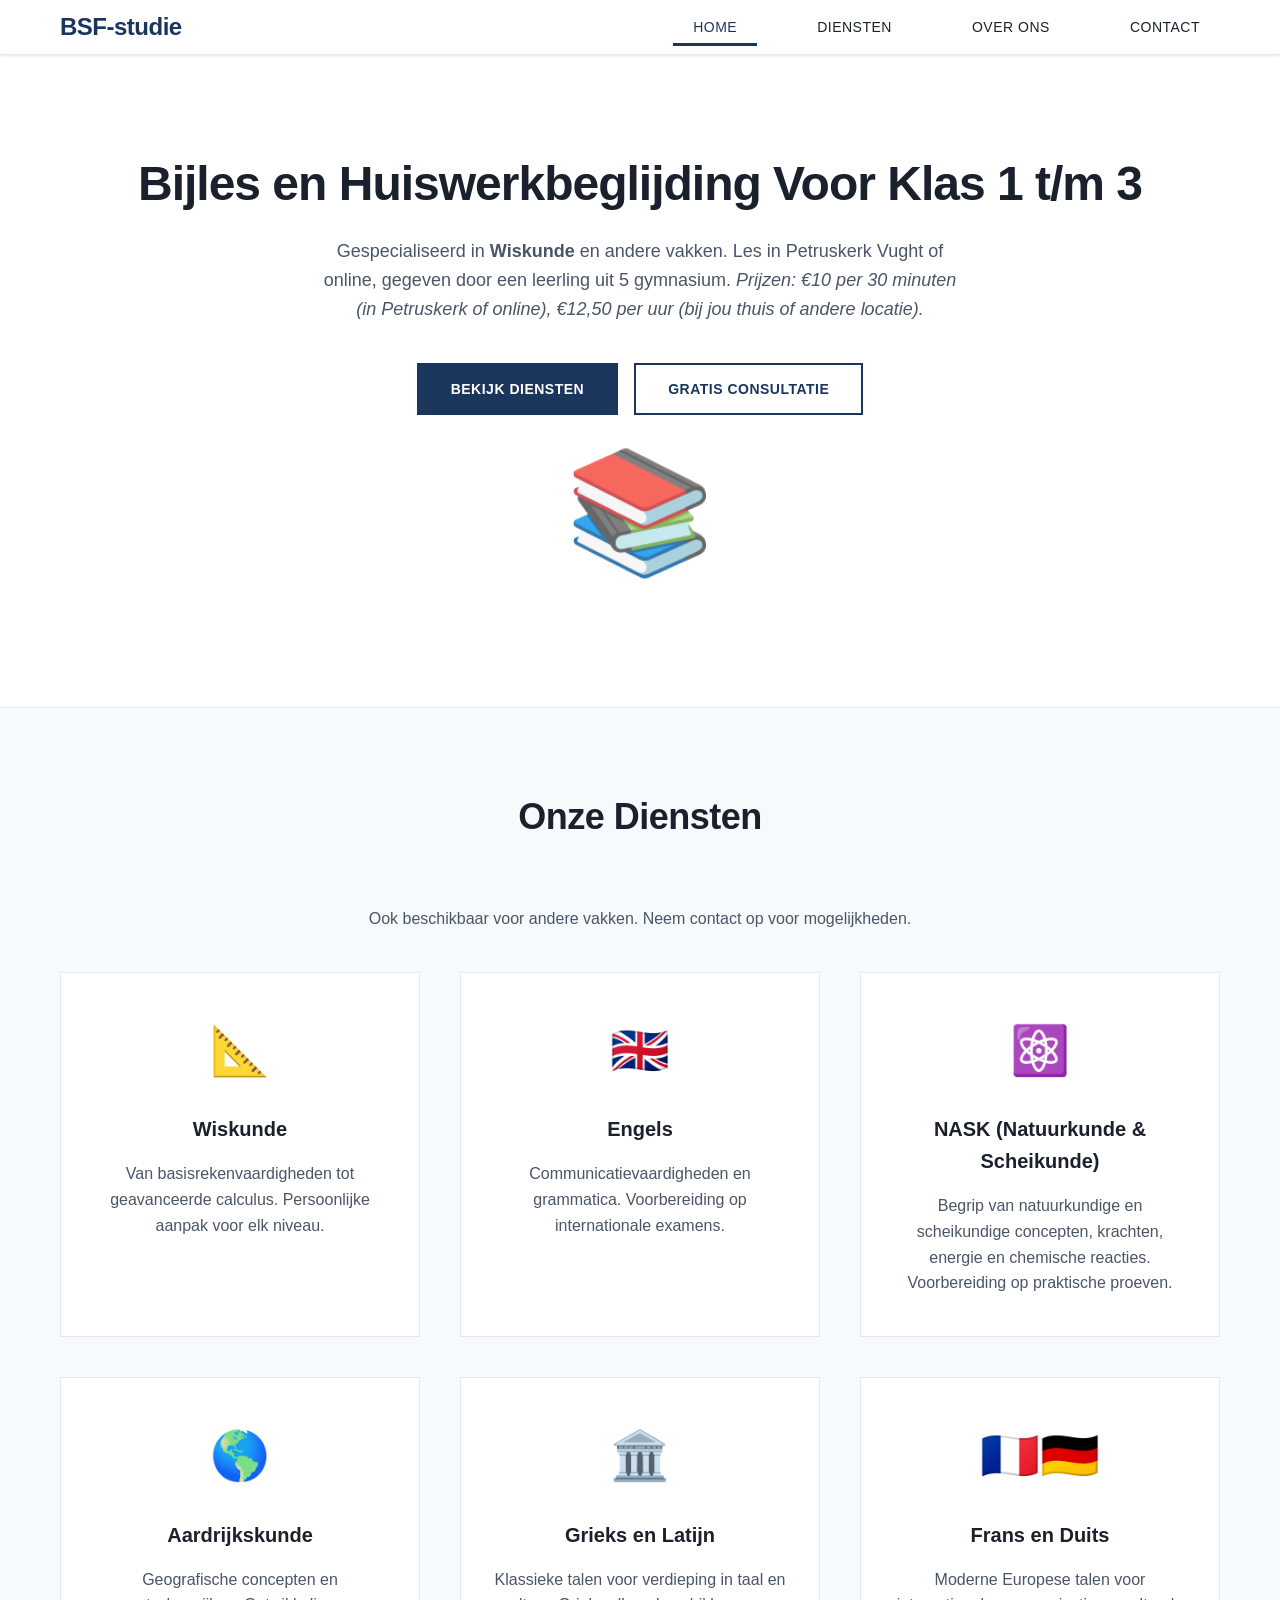
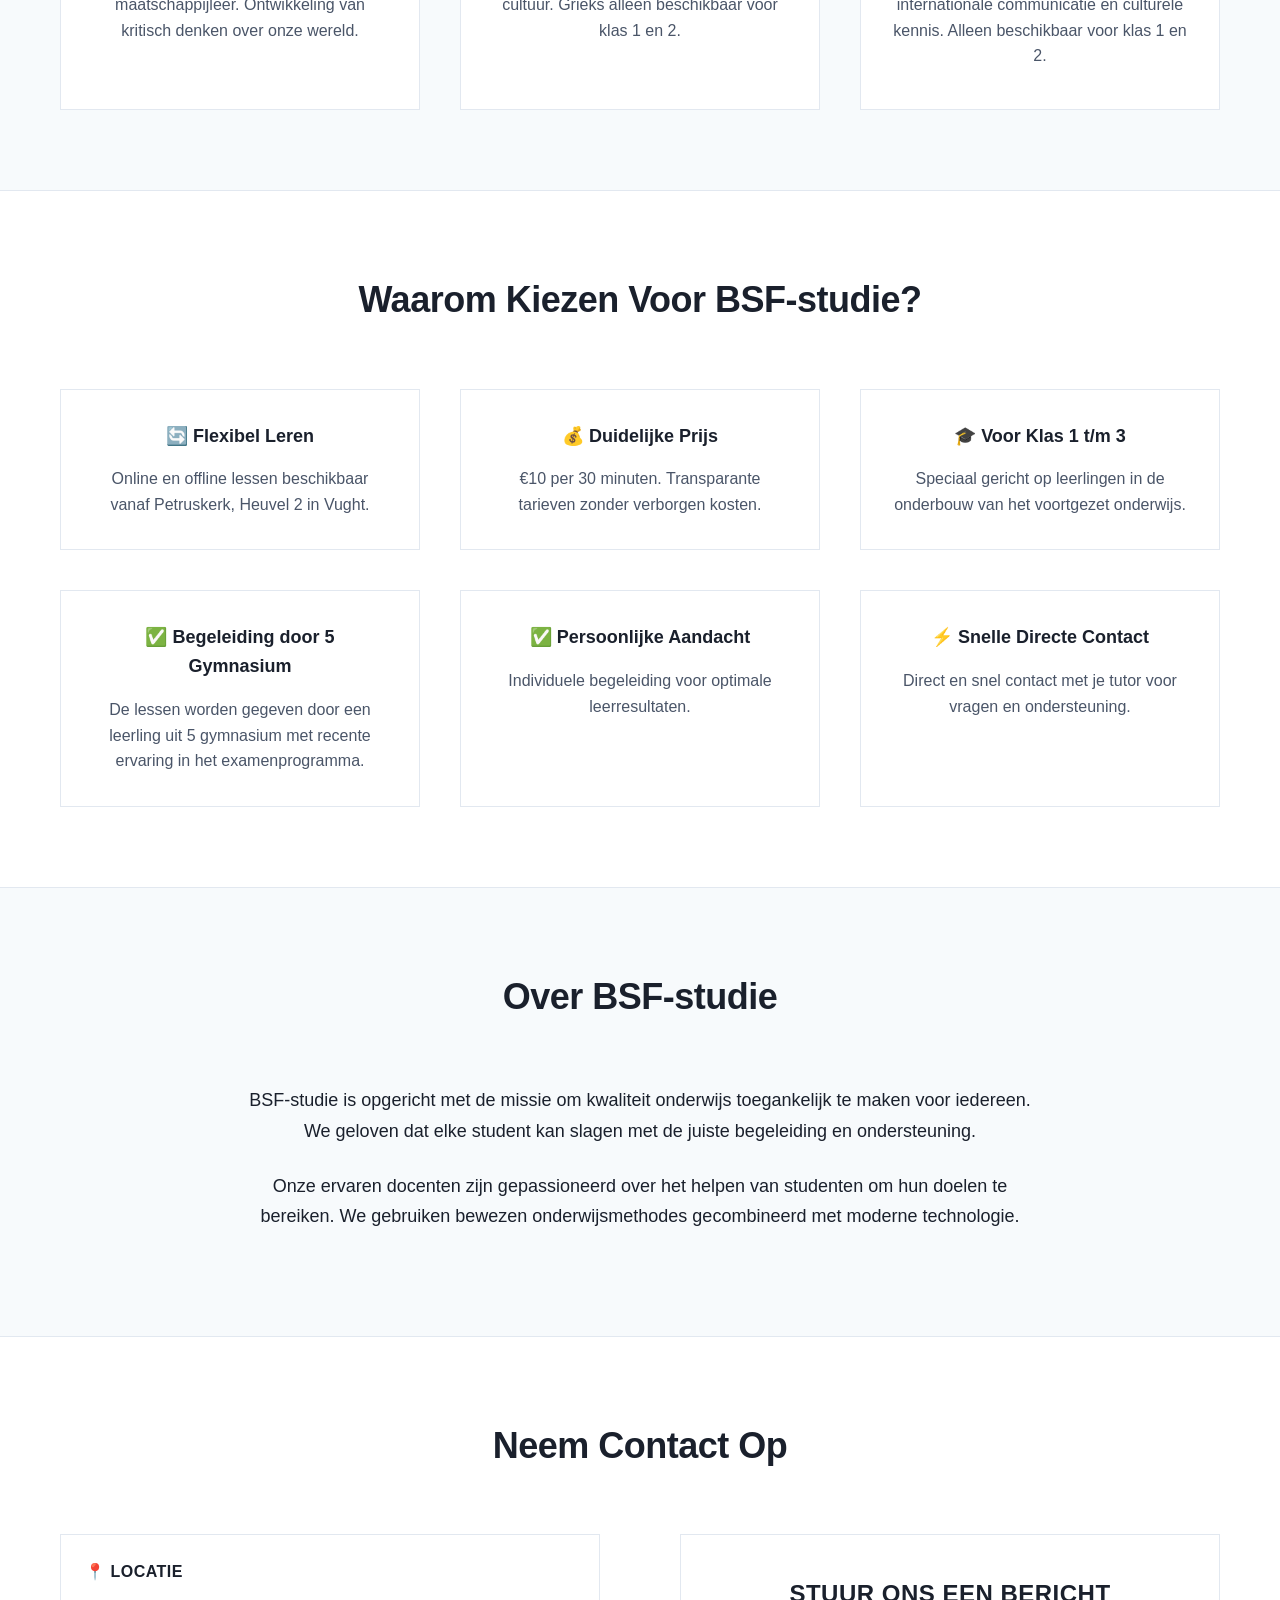
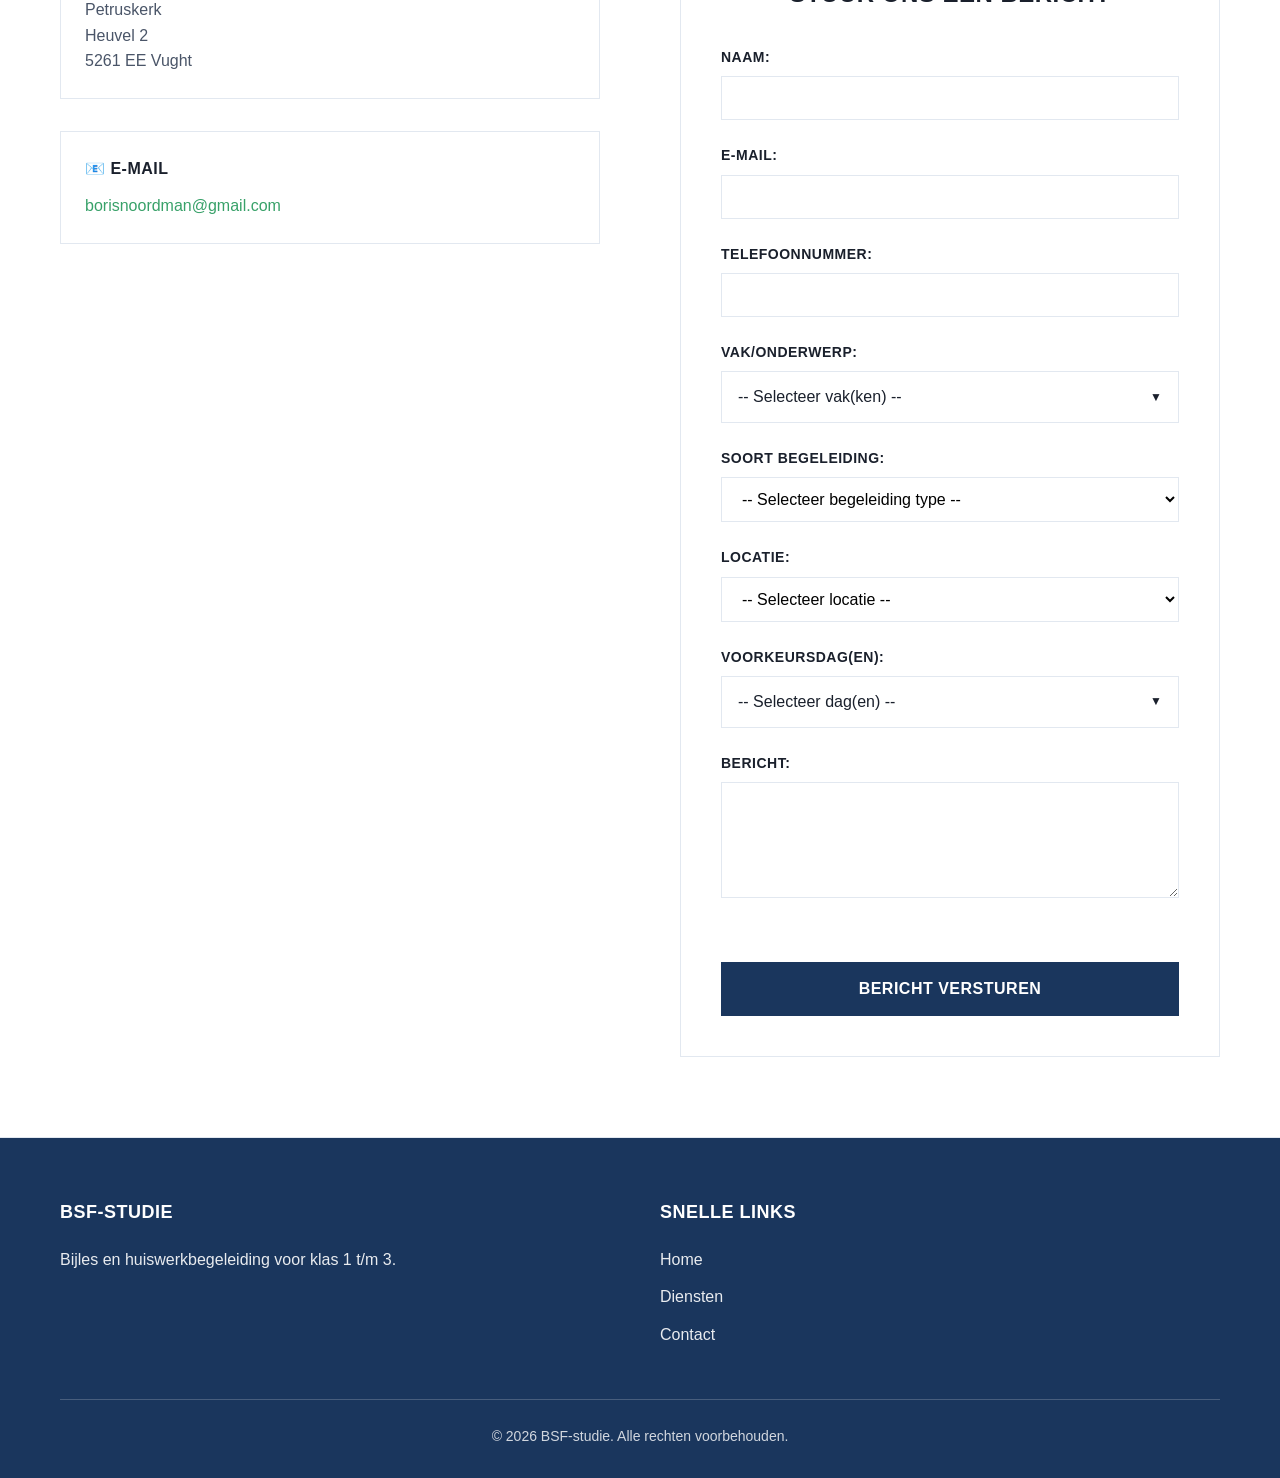
==== commit 157b6bbd: "op andere locatie toevoeging" ====
--- a/index.html
+++ b/index.html
@@ -29,7 +29,7 @@
     <section id="home" class="hero">
         <div class="hero-content">
             <h1>Bijles en Huiswerkbeglijding Voor Klas 1 t/m 3</h1>
-            <p>Gespecialiseerd in <strong>Wiskunde</strong> en andere vakken. Les in Petruskerk Vught of online, gegeven door een leerling uit 5 gymnasium. <em>Prijs: €10 per 30 minuten.</em></p>
+            <p>Gespecialiseerd in <strong>Wiskunde</strong> en andere vakken. Les in Petruskerk Vught of online, gegeven door een leerling uit 5 gymnasium. <em>Prijzen: €10 per 30 minuten (in Petruskerk of online), €12,50 per uur (bij jou thuis of andere locatie).</em></p>
             <div class="cta-buttons">
                 <button class="btn btn-primary" onclick="smoothScrollTo('#services')">Bekijk Diensten</button>
                 <button class="btn btn-secondary" onclick="openContactForm()">Gratis Consultatie</button>
@@ -196,6 +196,7 @@
                             <option value="">-- Selecteer locatie --</option>
                             <option value="p Petruskerk">In Petruskerk (Vught)</option>
                             <option value="online">Online</option>
+                            <option value="at_home">Bij jou thuis of andere locatie</option>
                         </select>
                     </div>
                     <div class="form-group">
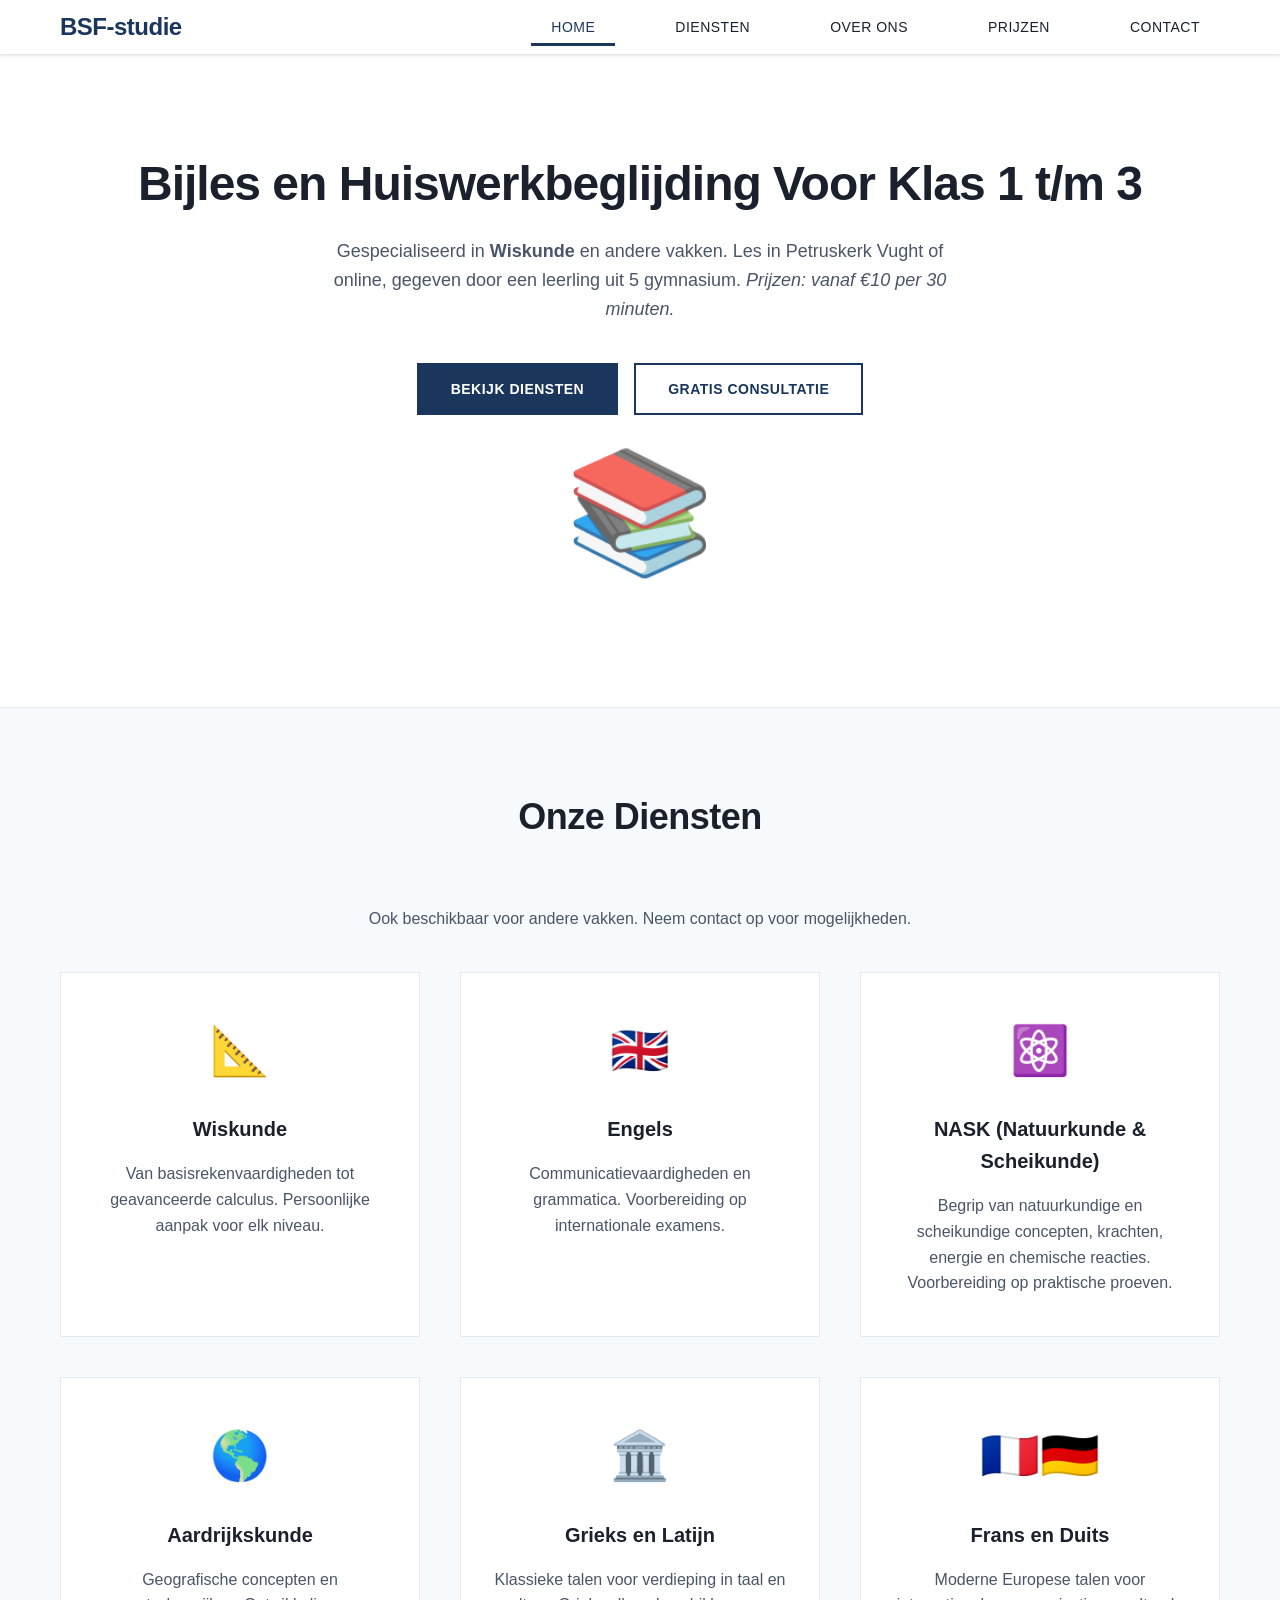
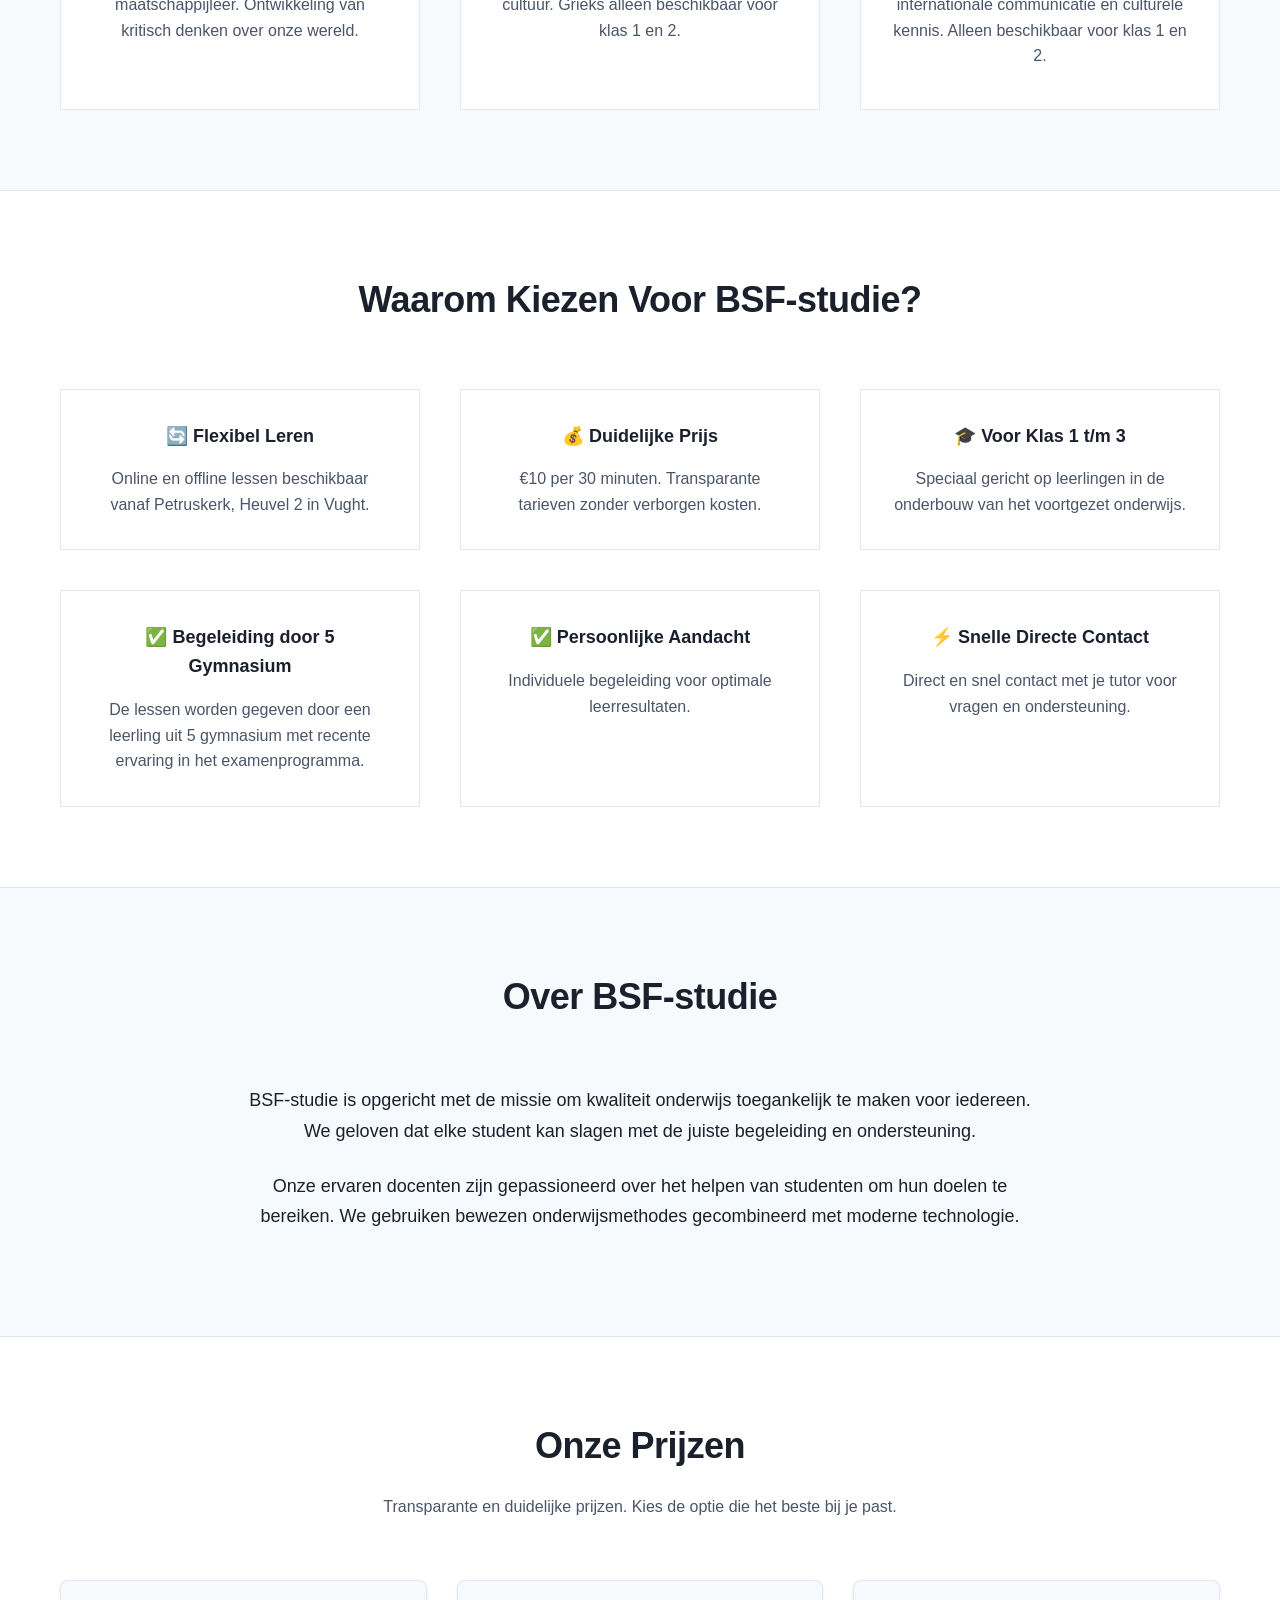
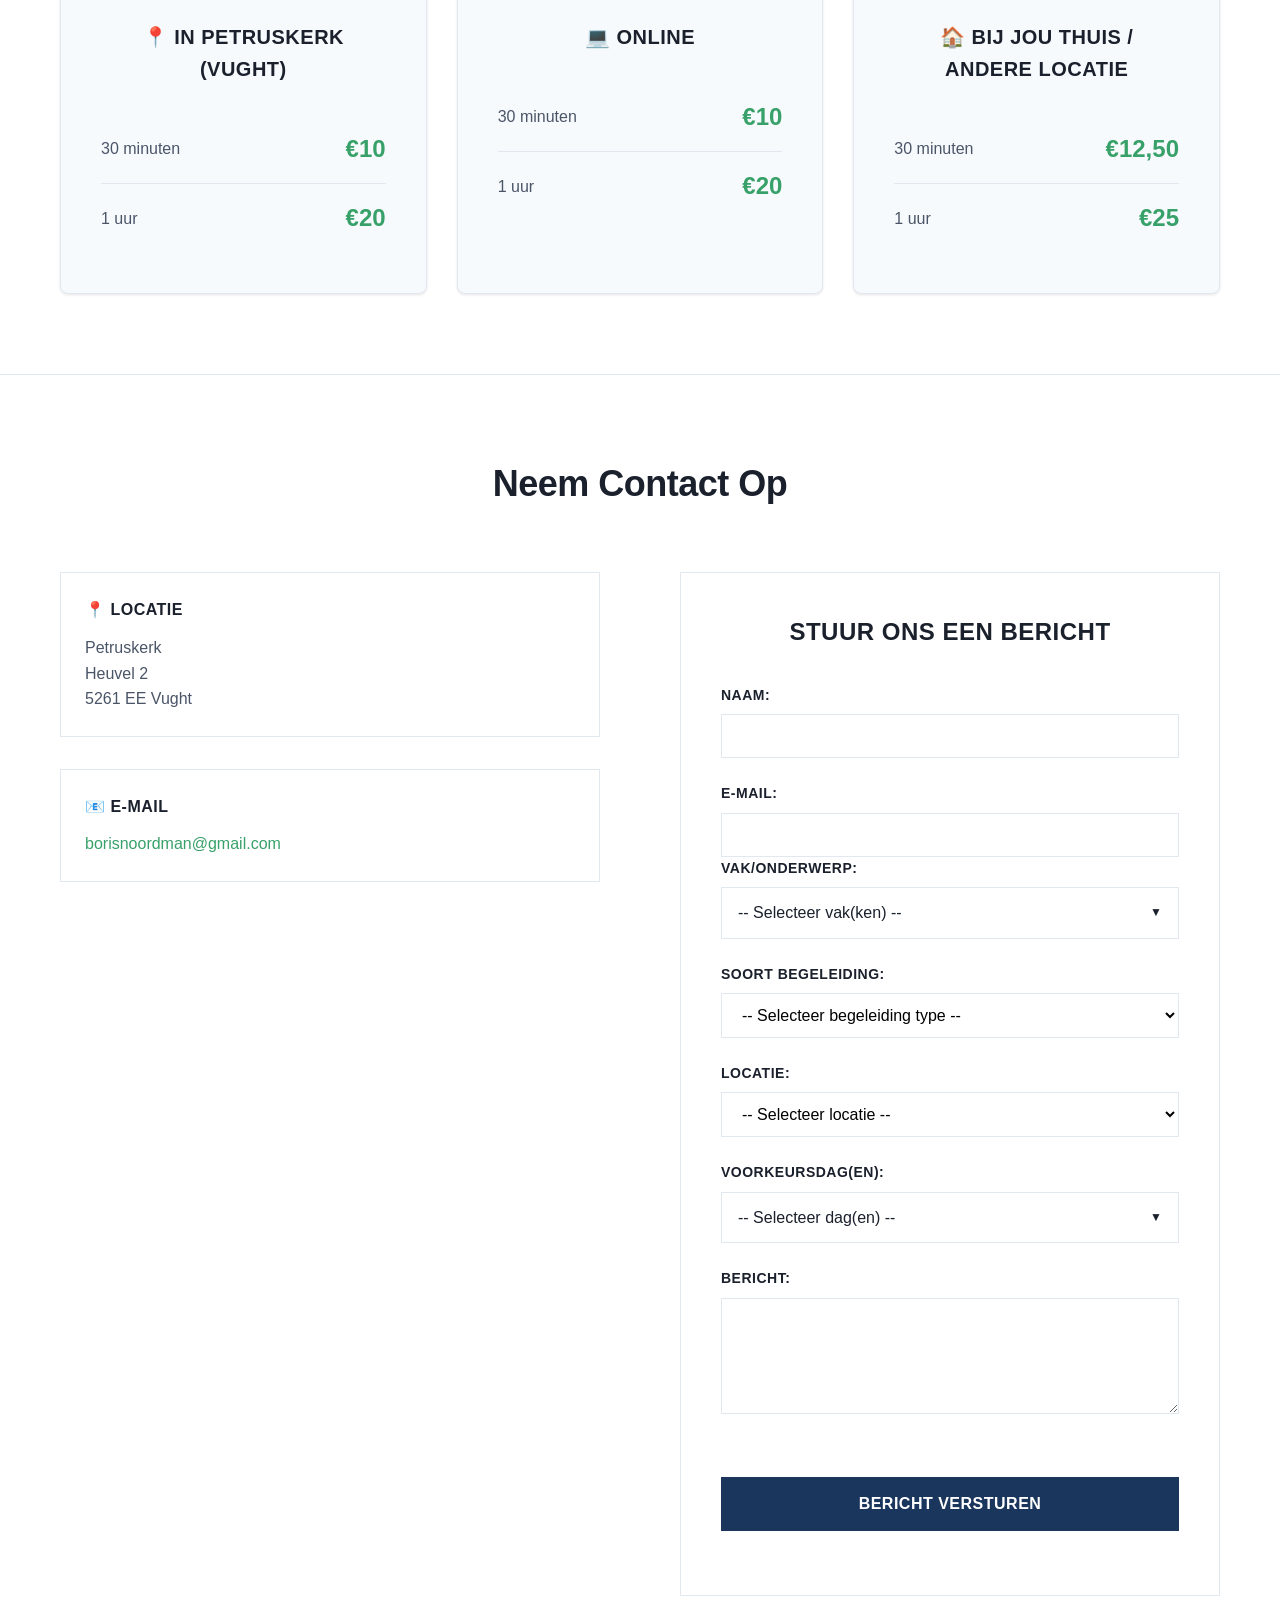
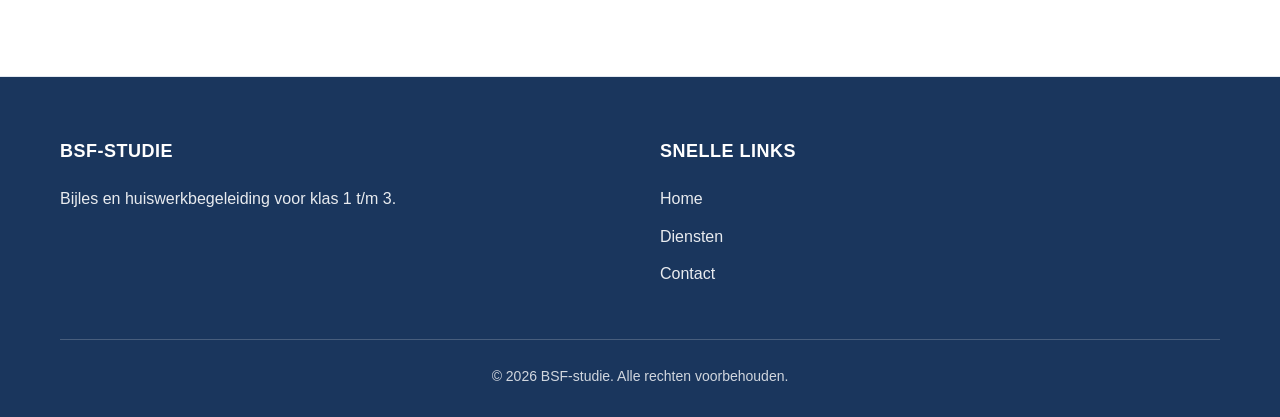
==== commit 77b1e6ef: "1.0.1.3" ====
--- a/index.html
+++ b/index.html
@@ -15,6 +15,7 @@
                 <li><a href="#home">Home</a></li>
                 <li><a href="#services">Diensten</a></li>
                 <li><a href="#about">Over Ons</a></li>
+                <li><a href="#pricing">Prijzen</a></li>
                 <li><a href="#contact">Contact</a></li>
             </ul>
             <div class="hamburger">
@@ -29,7 +30,7 @@
     <section id="home" class="hero">
         <div class="hero-content">
             <h1>Bijles en Huiswerkbeglijding Voor Klas 1 t/m 3</h1>
-            <p>Gespecialiseerd in <strong>Wiskunde</strong> en andere vakken. Les in Petruskerk Vught of online, gegeven door een leerling uit 5 gymnasium. <em>Prijzen: €10 per 30 minuten (in Petruskerk of online), €12,50 per uur (bij jou thuis of andere locatie).</em></p>
+            <p>Gespecialiseerd in <strong>Wiskunde</strong> en andere vakken. Les in Petruskerk Vught of online, gegeven door een leerling uit 5 gymnasium. <em>Prijzen: vanaf €10 per 30 minuten.</em></p>
             <div class="cta-buttons">
                 <button class="btn btn-primary" onclick="smoothScrollTo('#services')">Bekijk Diensten</button>
                 <button class="btn btn-secondary" onclick="openContactForm()">Gratis Consultatie</button>
@@ -121,6 +122,49 @@
                 <div class="about-text">
                     <p>BSF-studie is opgericht met de missie om kwaliteit onderwijs toegankelijk te maken voor iedereen. We geloven dat elke student kan slagen met de juiste begeleiding en ondersteuning.</p>
                     <p>Onze ervaren docenten zijn gepassioneerd over het helpen van studenten om hun doelen te bereiken. We gebruiken bewezen onderwijsmethodes gecombineerd met moderne technologie.</p>
+                </div>
+            </div>
+        </div>
+    </section>
+
+    <!-- Pricing Section -->
+    <section id="pricing" class="pricing">
+        <div class="container">
+            <h2>Onze Prijzen</h2>
+            <p style="text-align: center; margin-bottom: 40px; color: var(--text-light); font-size: 16px;">Transparante en duidelijke prijzen. Kies de optie die het beste bij je past.</p>
+            <div class="pricing-grid">
+                <div class="pricing-card">
+                    <h3>📍 In Petruskerk (Vught)</h3>
+                    <div class="price-item">
+                        <span class="duration">30 minuten</span>
+                        <span class="price">€10</span>
+                    </div>
+                    <div class="price-item">
+                        <span class="duration">1 uur</span>
+                        <span class="price">€20</span>
+                    </div>
+                </div>
+                <div class="pricing-card">
+                    <h3>💻 Online</h3>
+                    <div class="price-item">
+                        <span class="duration">30 minuten</span>
+                        <span class="price">€10</span>
+                    </div>
+                    <div class="price-item">
+                        <span class="duration">1 uur</span>
+                        <span class="price">€20</span>
+                    </div>
+                </div>
+                <div class="pricing-card">
+                    <h3>🏠 Bij jou thuis / Andere locatie</h3>
+                    <div class="price-item">
+                        <span class="duration">30 minuten</span>
+                        <span class="price">€12,50</span>
+                    </div>
+                    <div class="price-item">
+                        <span class="duration">1 uur</span>
+                        <span class="price">€25</span>
+                    </div>
                 </div>
             </div>
         </div>
@@ -151,11 +195,6 @@
                     <div class="form-group">
                         <label for="email">E-mail:</label>
                         <input type="email" id="email" name="email" required>
-                    </div>
-                    <div class="form-group">
-                        <label for="phone">Telefoonnummer:</label>
-                        <input type="tel" id="phone" name="phone">
-                    </div>
                     <div class="form-group">
                         <label for="subject">Vak/Onderwerp:</label>
                         <div class="multi-select-container">
--- a/styles.css
+++ b/styles.css
@@ -357,6 +357,84 @@
     text-align: center;
 }
 
+/* Pricing Section */
+.pricing {
+    padding: 80px 0;
+    background-color: var(--bg-white);
+    border-bottom: 1px solid var(--border-color);
+}
+
+.pricing .container {
+    max-width: 1200px;
+    margin: 0 auto;
+    padding: 0 20px;
+}
+
+.pricing h2 {
+    font-size: 36px;
+    text-align: center;
+    margin-bottom: 20px;
+    color: var(--text-dark);
+    font-weight: 700;
+    letter-spacing: -0.5px;
+}
+
+.pricing-grid {
+    display: grid;
+    grid-template-columns: repeat(auto-fit, minmax(300px, 1fr));
+    gap: 30px;
+    margin-top: 60px;
+}
+
+.pricing-card {
+    background-color: var(--bg-light);
+    padding: 40px;
+    border: 1px solid var(--border-color);
+    border-radius: 8px;
+    text-align: center;
+    transition: all 0.3s ease;
+    box-shadow: var(--shadow);
+}
+
+.pricing-card:hover {
+    box-shadow: var(--shadow-lg);
+    border-color: var(--accent-color);
+    transform: translateY(-5px);
+}
+
+.pricing-card h3 {
+    font-size: 20px;
+    color: var(--text-dark);
+    margin-bottom: 30px;
+    font-weight: 600;
+    text-transform: uppercase;
+    letter-spacing: 0.5px;
+}
+
+.price-item {
+    display: flex;
+    justify-content: space-between;
+    align-items: center;
+    padding: 15px 0;
+    border-bottom: 1px solid var(--border-color);
+}
+
+.price-item:last-child {
+    border-bottom: none;
+}
+
+.price-item .duration {
+    color: var(--text-light);
+    font-size: 16px;
+    font-weight: 500;
+}
+
+.price-item .price {
+    color: var(--accent-color);
+    font-size: 24px;
+    font-weight: 700;
+}
+
 /* Contact Section */
 .contact {
     padding: 80px 0;
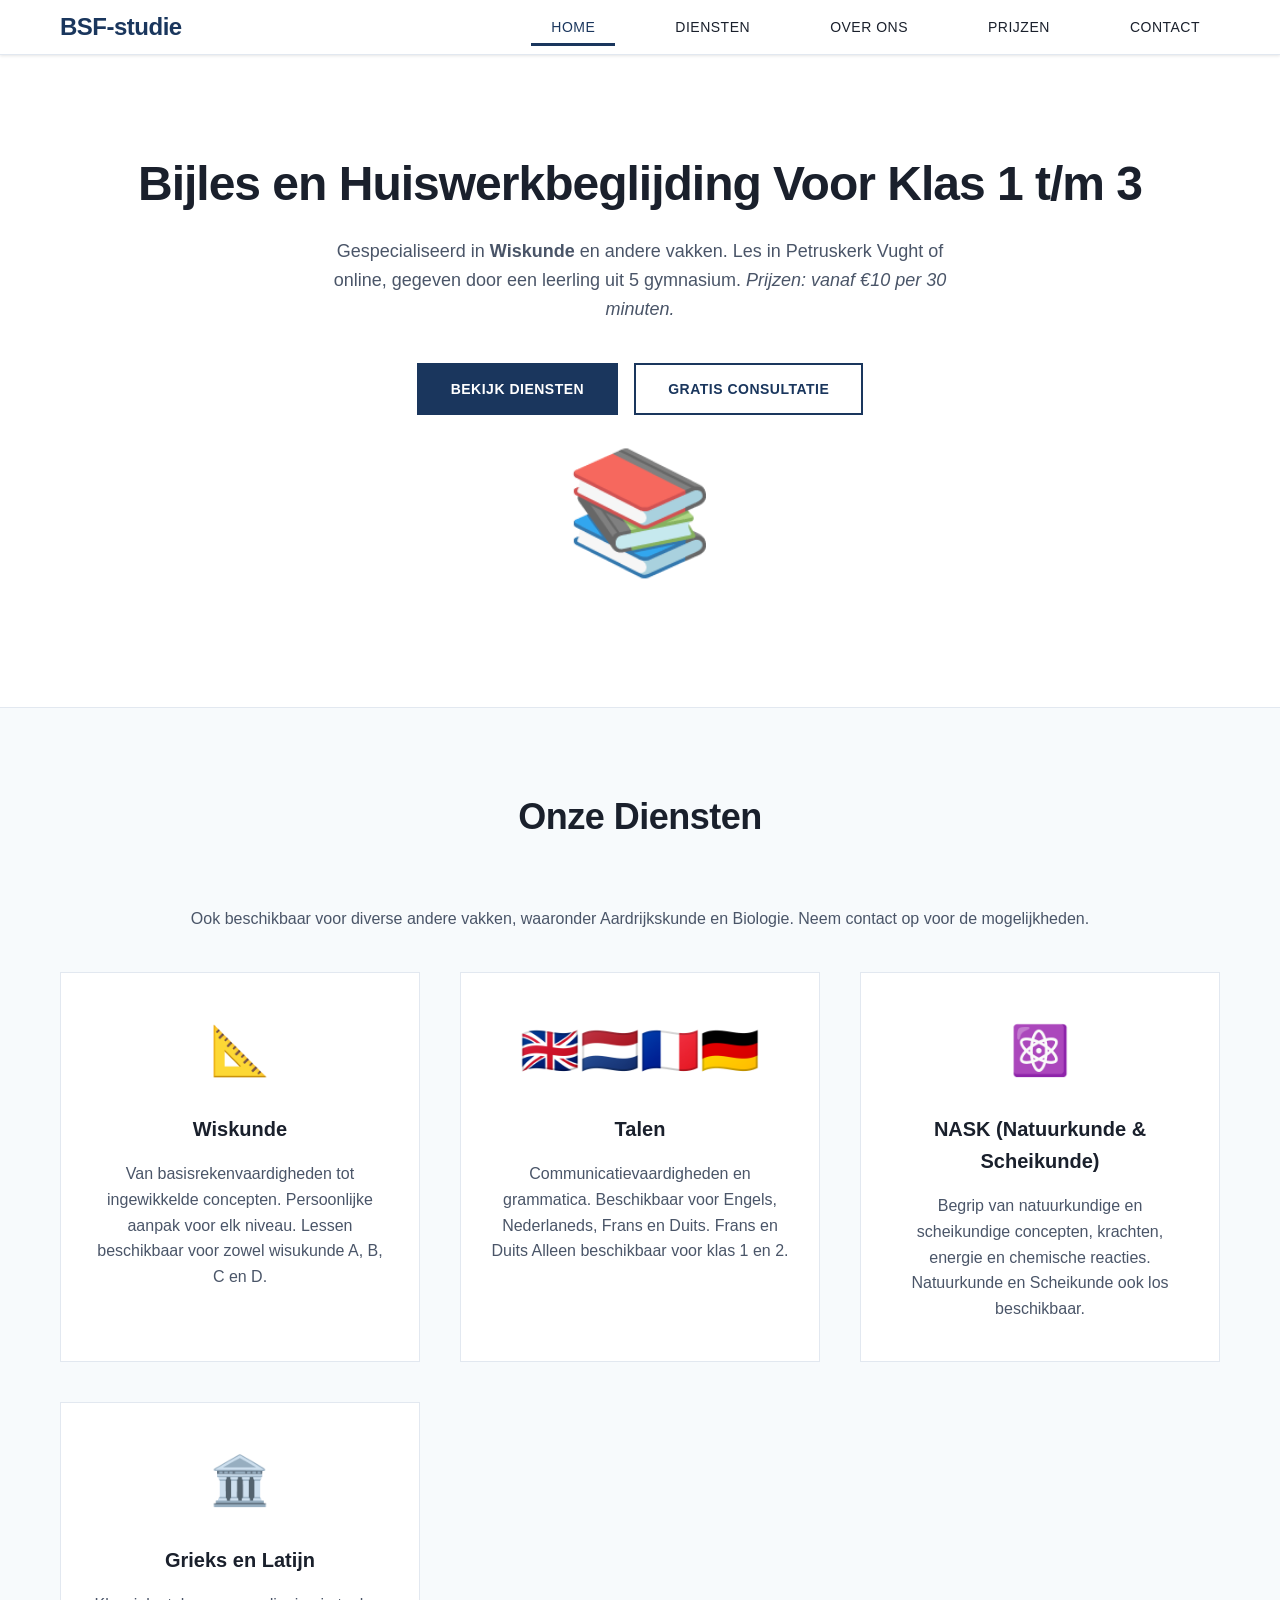
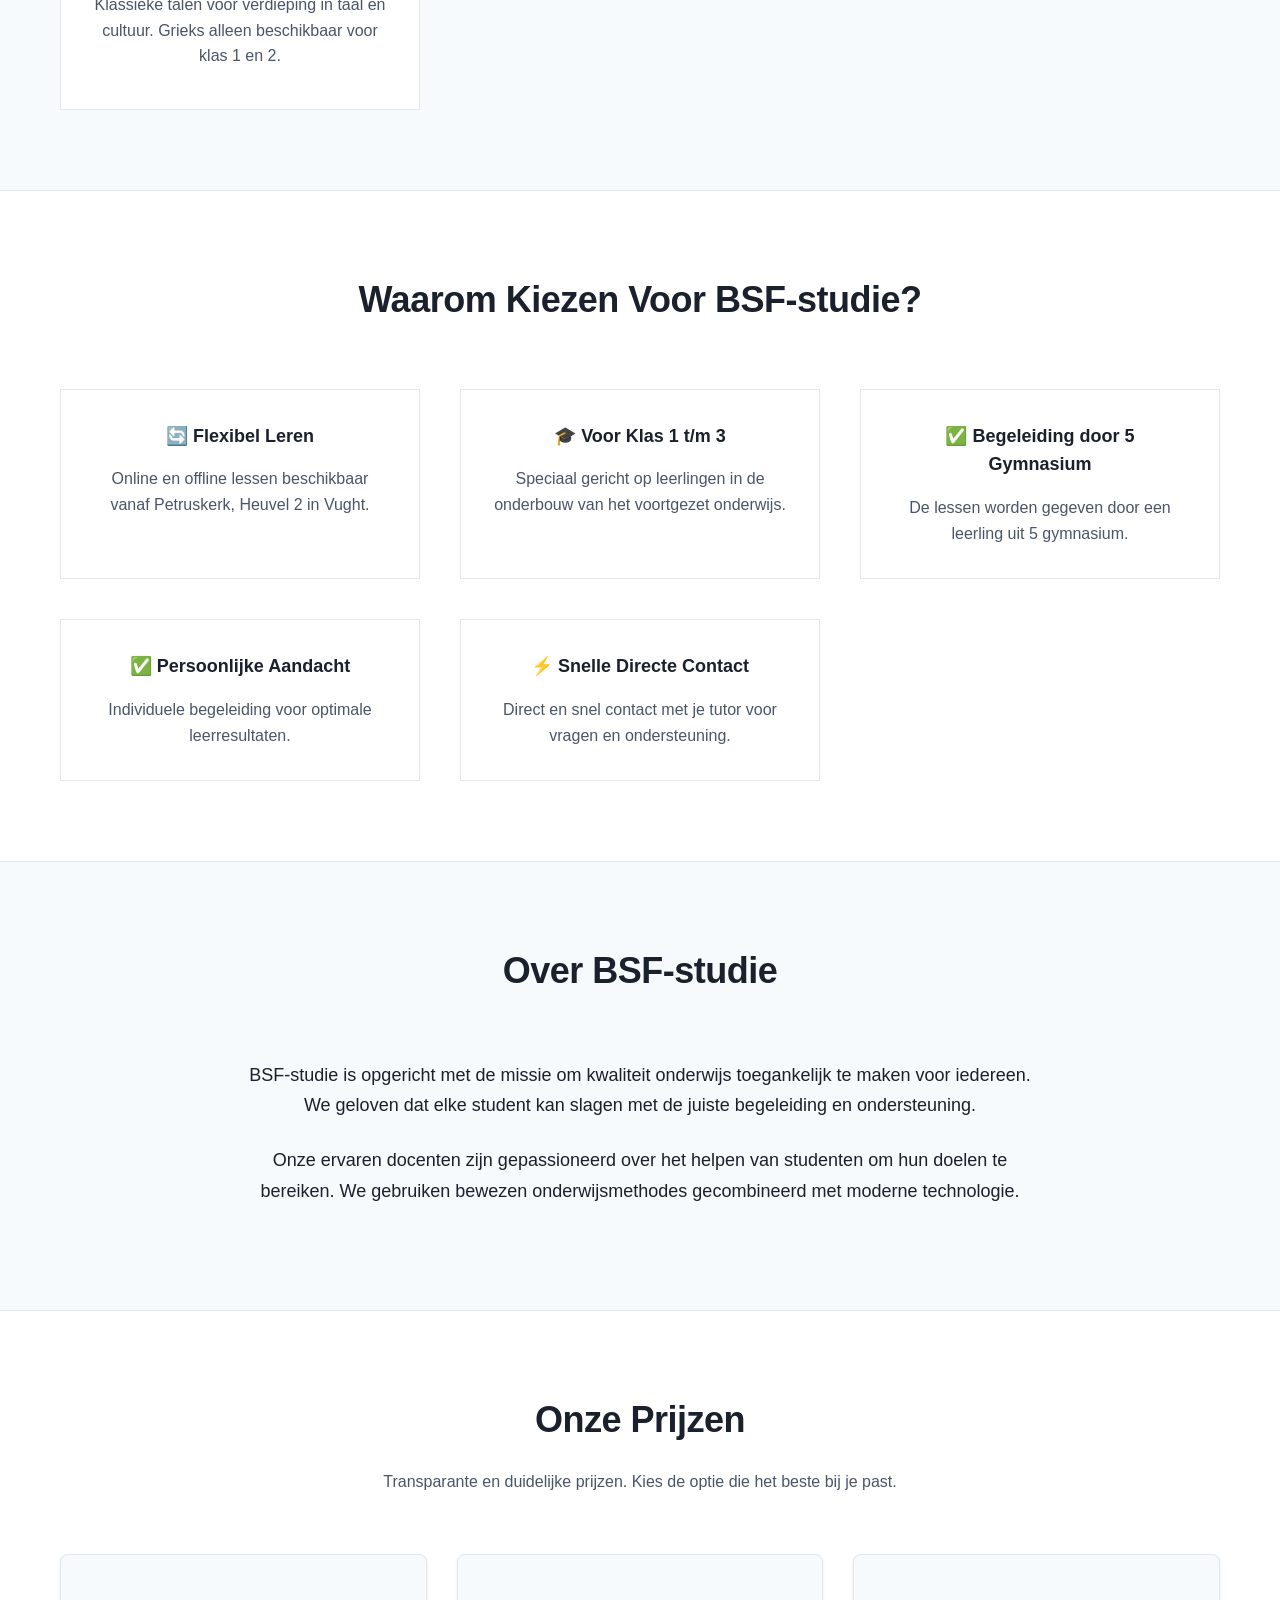
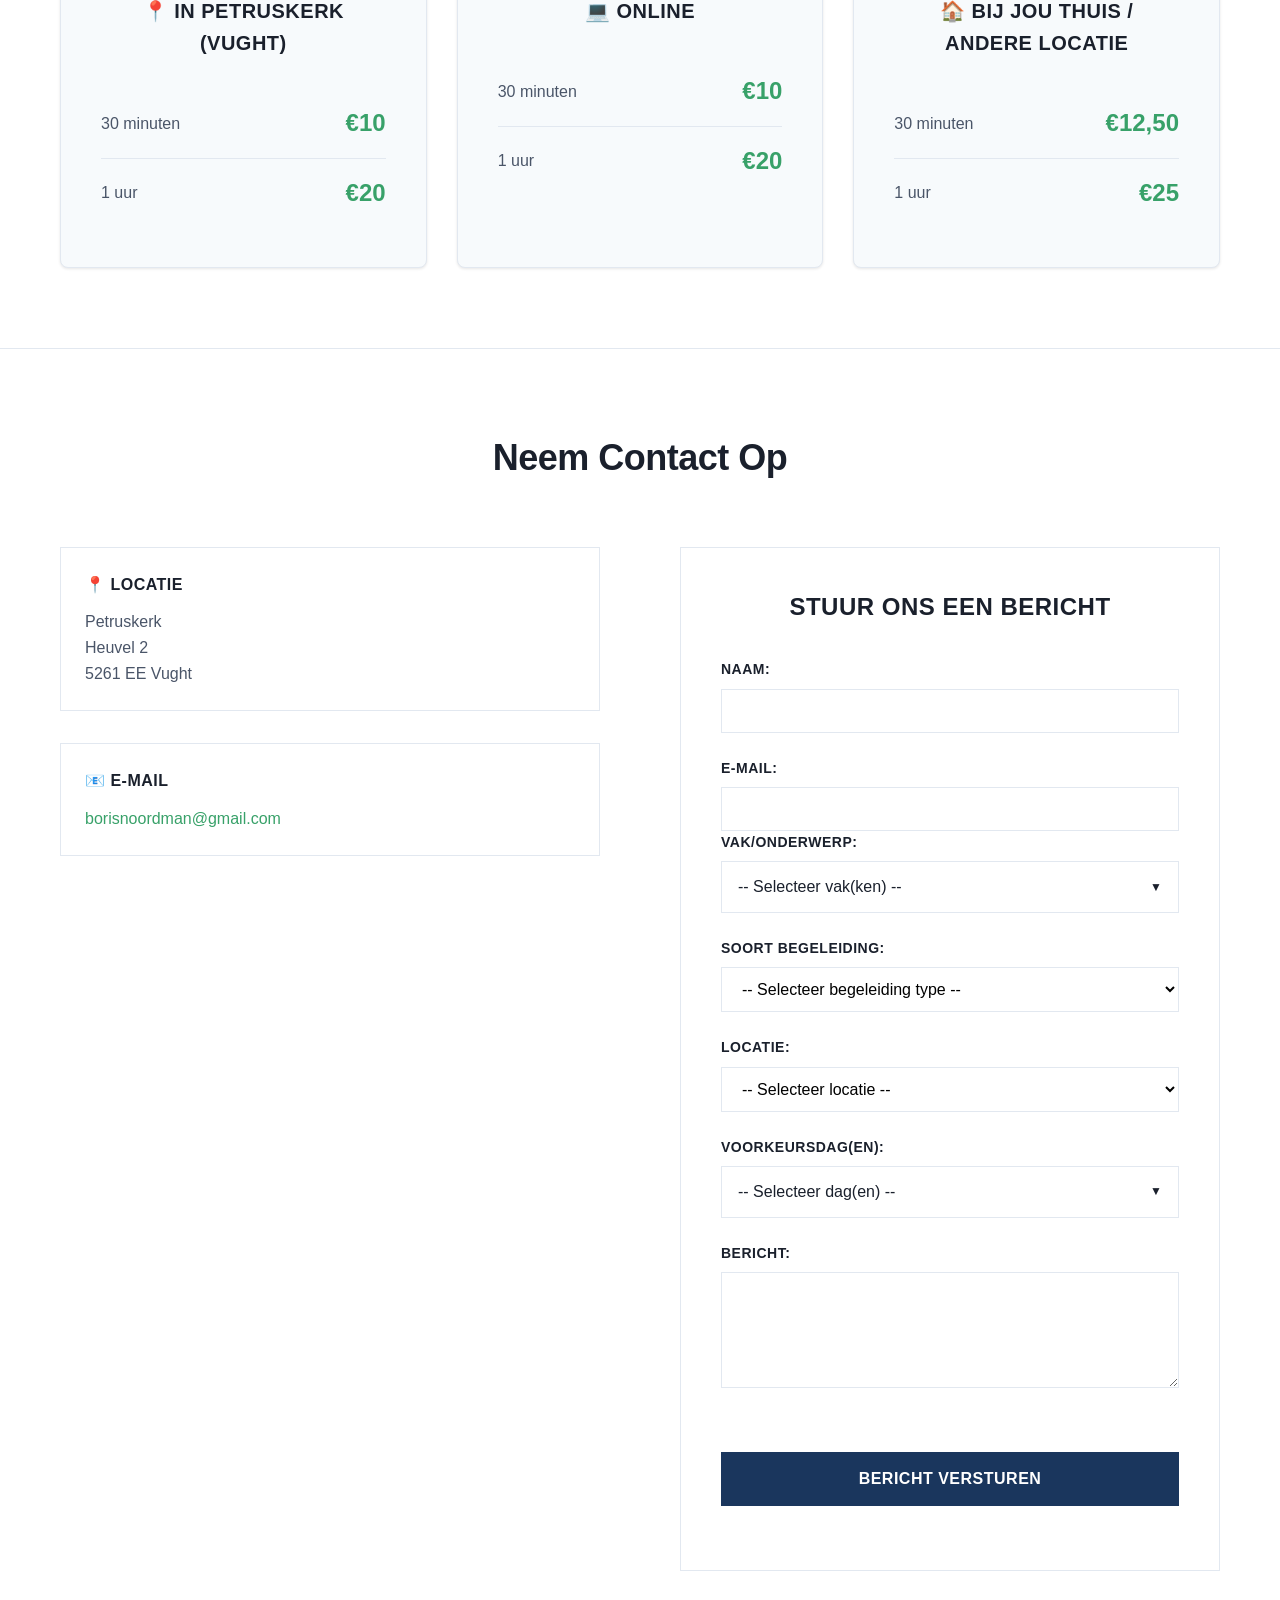
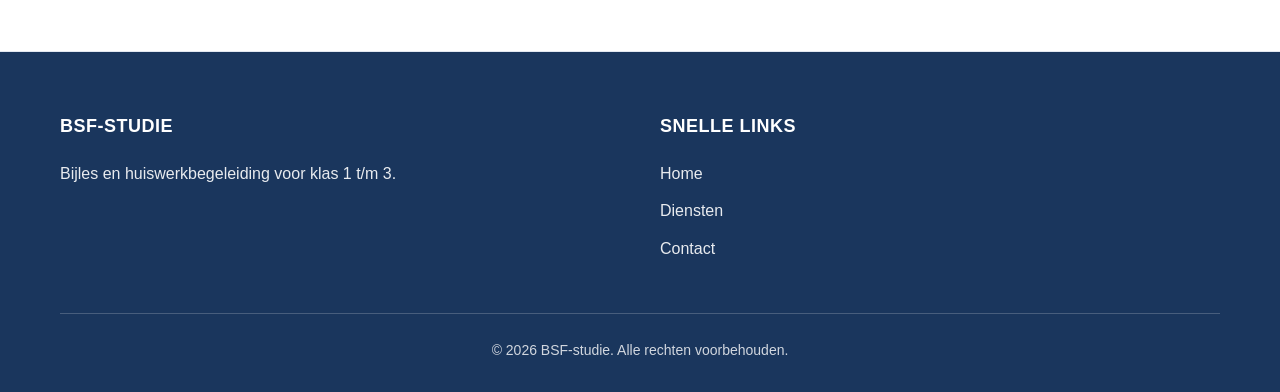
==== commit 6dc572ab: "informatie bijgewerkt" ====
--- a/index.html
+++ b/index.html
@@ -45,38 +45,28 @@
     <section id="services" class="services">
         <div class="container">
             <h2>Onze Diensten</h2>
-            <p style="text-align: center; margin-bottom: 40px; color: var(--text-light); font-size: 16px;">Ook beschikbaar voor andere vakken. Neem contact op voor mogelijkheden.</p>
+            <p style="text-align: center; margin-bottom: 40px; color: var(--text-light); font-size: 16px;">Ook beschikbaar voor diverse andere vakken, waaronder Aardrijkskunde en Biologie. Neem contact op voor de mogelijkheden.</p>
             <div class="services-grid">
                 <div class="service-card">
                     <div class="service-icon">📐</div>
                     <h3>Wiskunde</h3>
-                    <p>Van basisrekenvaardigheden tot geavanceerde calculus. Persoonlijke aanpak voor elk niveau.</p>
-                </div>
-                <div class="service-card">
-                    <div class="service-icon">🇬🇧</div>
-                    <h3>Engels</h3>
-                    <p>Communicatievaardigheden en grammatica. Voorbereiding op internationale examens.</p>
+                    <p>Van basisrekenvaardigheden tot ingewikkelde concepten. Persoonlijke aanpak voor elk niveau. Lessen beschikbaar voor zowel wisukunde A, B, C en D.</p>
+                </div>
+                <div class="service-card">
+                    <div class="service-icon">🇬🇧🇳🇱🇫🇷🇩🇪</div>
+                    <h3>Talen</h3>
+                    <p>Communicatievaardigheden en grammatica. Beschikbaar voor Engels, Nederlaneds, Frans en Duits. Frans en Duits Alleen beschikbaar voor klas 1 en 2.</p>
                 </div>
                 <div class="service-card">
                     <div class="service-icon">⚛️</div>
                     <h3>NASK (Natuurkunde & Scheikunde)</h3>
-                    <p>Begrip van natuurkundige en scheikundige concepten, krachten, energie en chemische reacties. Voorbereiding op praktische proeven.</p>
-                </div>
-                <div class="service-card">
-                    <div class="service-icon">🌎</div>
-                    <h3>Aardrijkskunde</h3>
-                    <p>Geografische concepten en maatschappijleer. Ontwikkeling van kritisch denken over onze wereld.</p>
+                    <p>Begrip van natuurkundige en scheikundige concepten, krachten, energie en chemische reacties. Natuurkunde en Scheikunde ook los beschikbaar.</p>
                 </div>
                 <div class="service-card">
                     <div class="service-icon">🏛️</div>
                     <h3>Grieks en Latijn</h3>
                     <p>Klassieke talen voor verdieping in taal en cultuur. Grieks alleen beschikbaar voor klas 1 en 2.</p>
                 </div>
-                <div class="service-card">
-                    <div class="service-icon">🇫🇷🇩🇪</div>
-                    <h3>Frans en Duits</h3>
-                    <p>Moderne Europese talen voor internationale communicatie en culturele kennis. Alleen beschikbaar voor klas 1 en 2.</p>
-                </div>
             </div>
         </div>
     </section>
@@ -91,16 +81,12 @@
                     <p>Online en offline lessen beschikbaar vanaf Petruskerk, Heuvel 2 in Vught.</p>
                 </div>
                 <div class="feature">
-                    <h3>💰 Duidelijke Prijs</h3>
-                    <p>€10 per 30 minuten. Transparante tarieven zonder verborgen kosten.</p>
-                </div>
-                <div class="feature">
                     <h3>🎓 Voor Klas 1 t/m 3</h3>
                     <p>Speciaal gericht op leerlingen in de onderbouw van het voortgezet onderwijs.</p>
                 </div>
                 <div class="feature">
                     <h3>✅ Begeleiding door 5 Gymnasium</h3>
-                    <p>De lessen worden gegeven door een leerling uit 5 gymnasium met recente ervaring in het examenprogramma.</p>
+                    <p>De lessen worden gegeven door een leerling uit 5 gymnasium.</p>
                 </div>
                 <div class="feature">
                     <h3>✅ Persoonlijke Aandacht</h3>
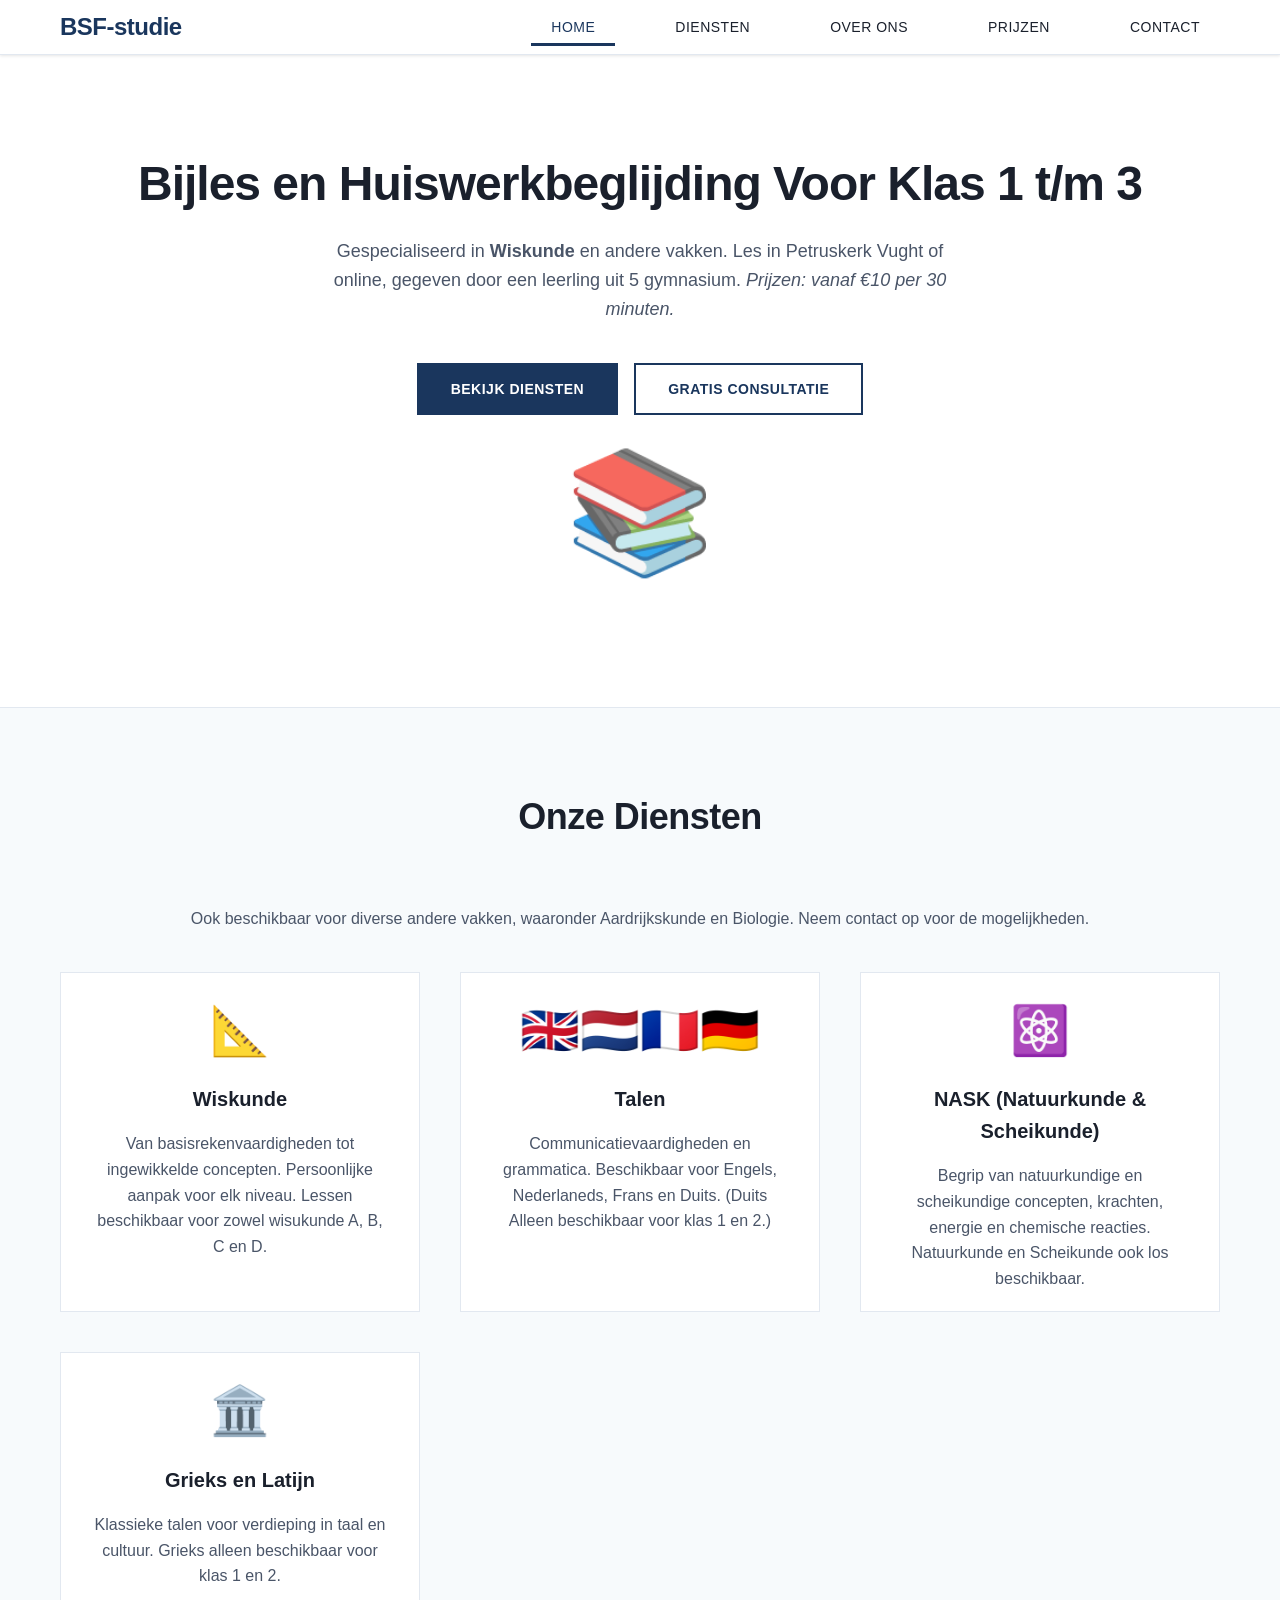
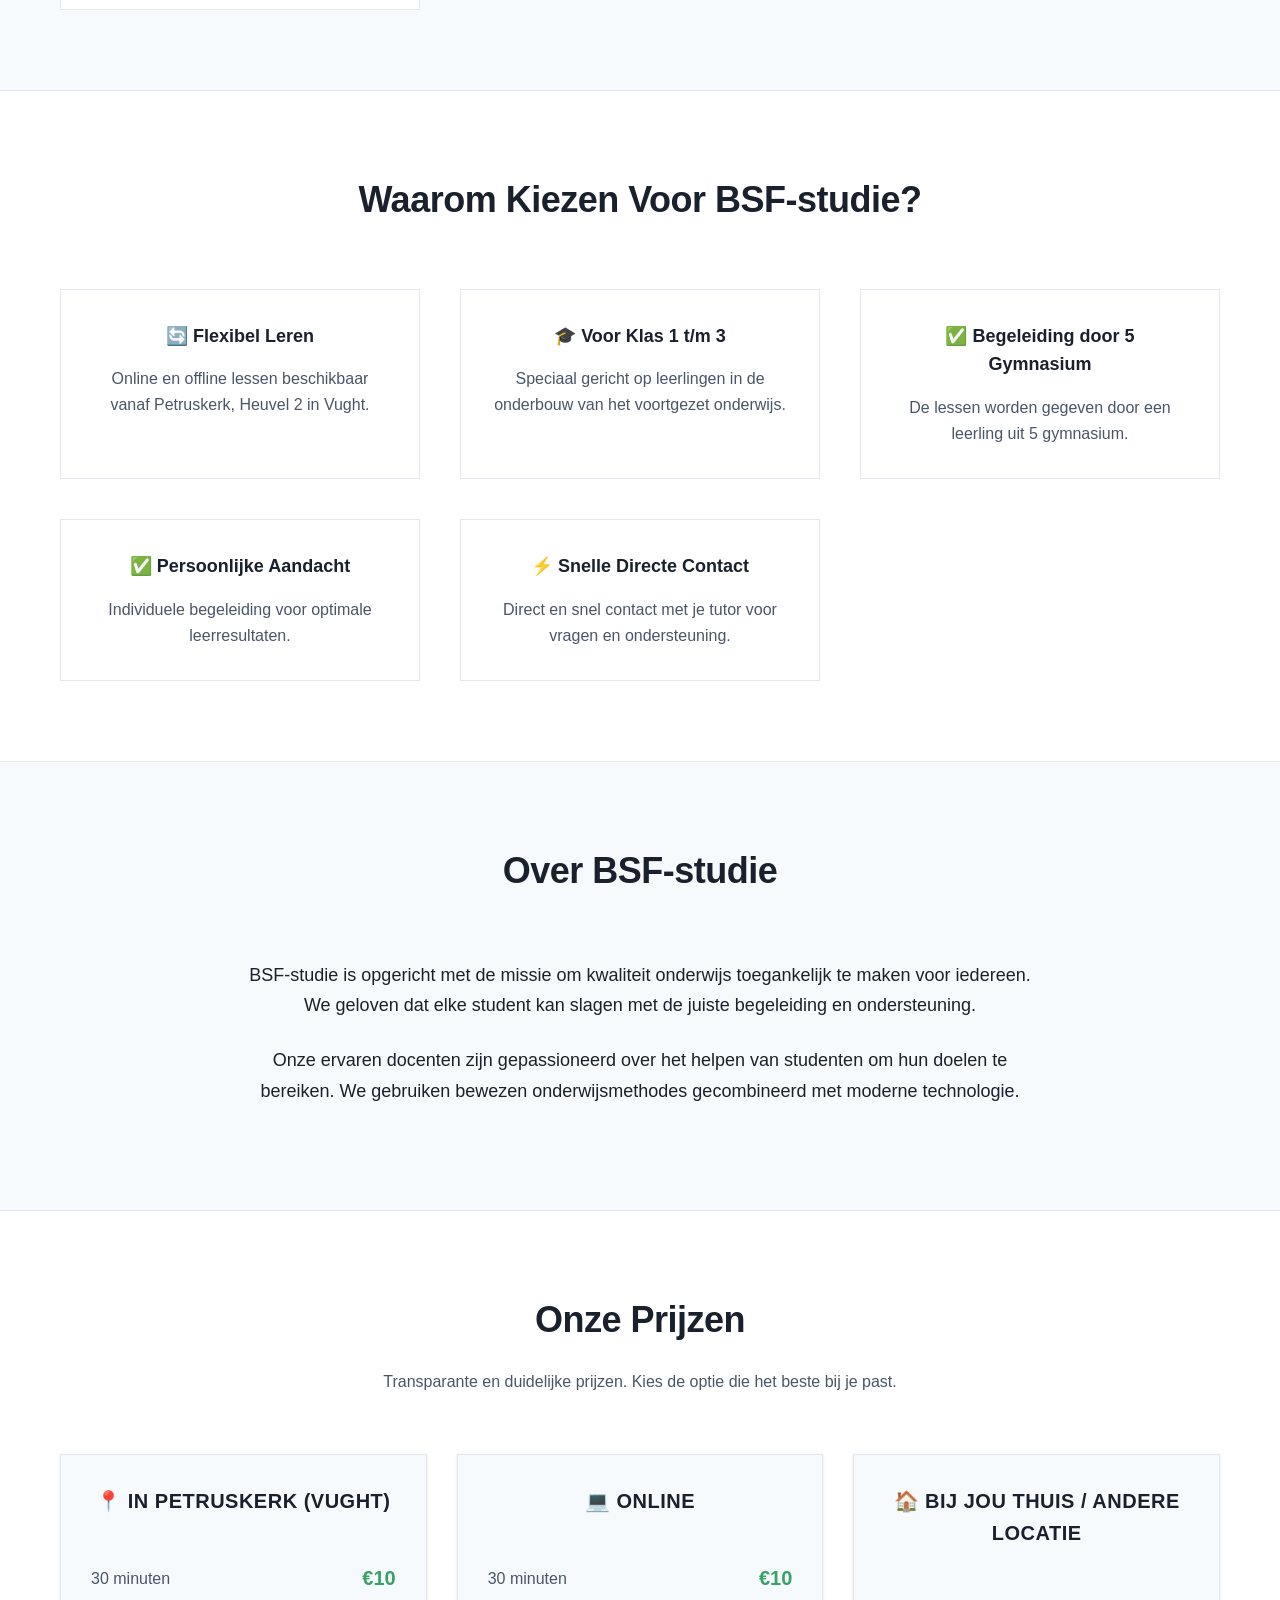
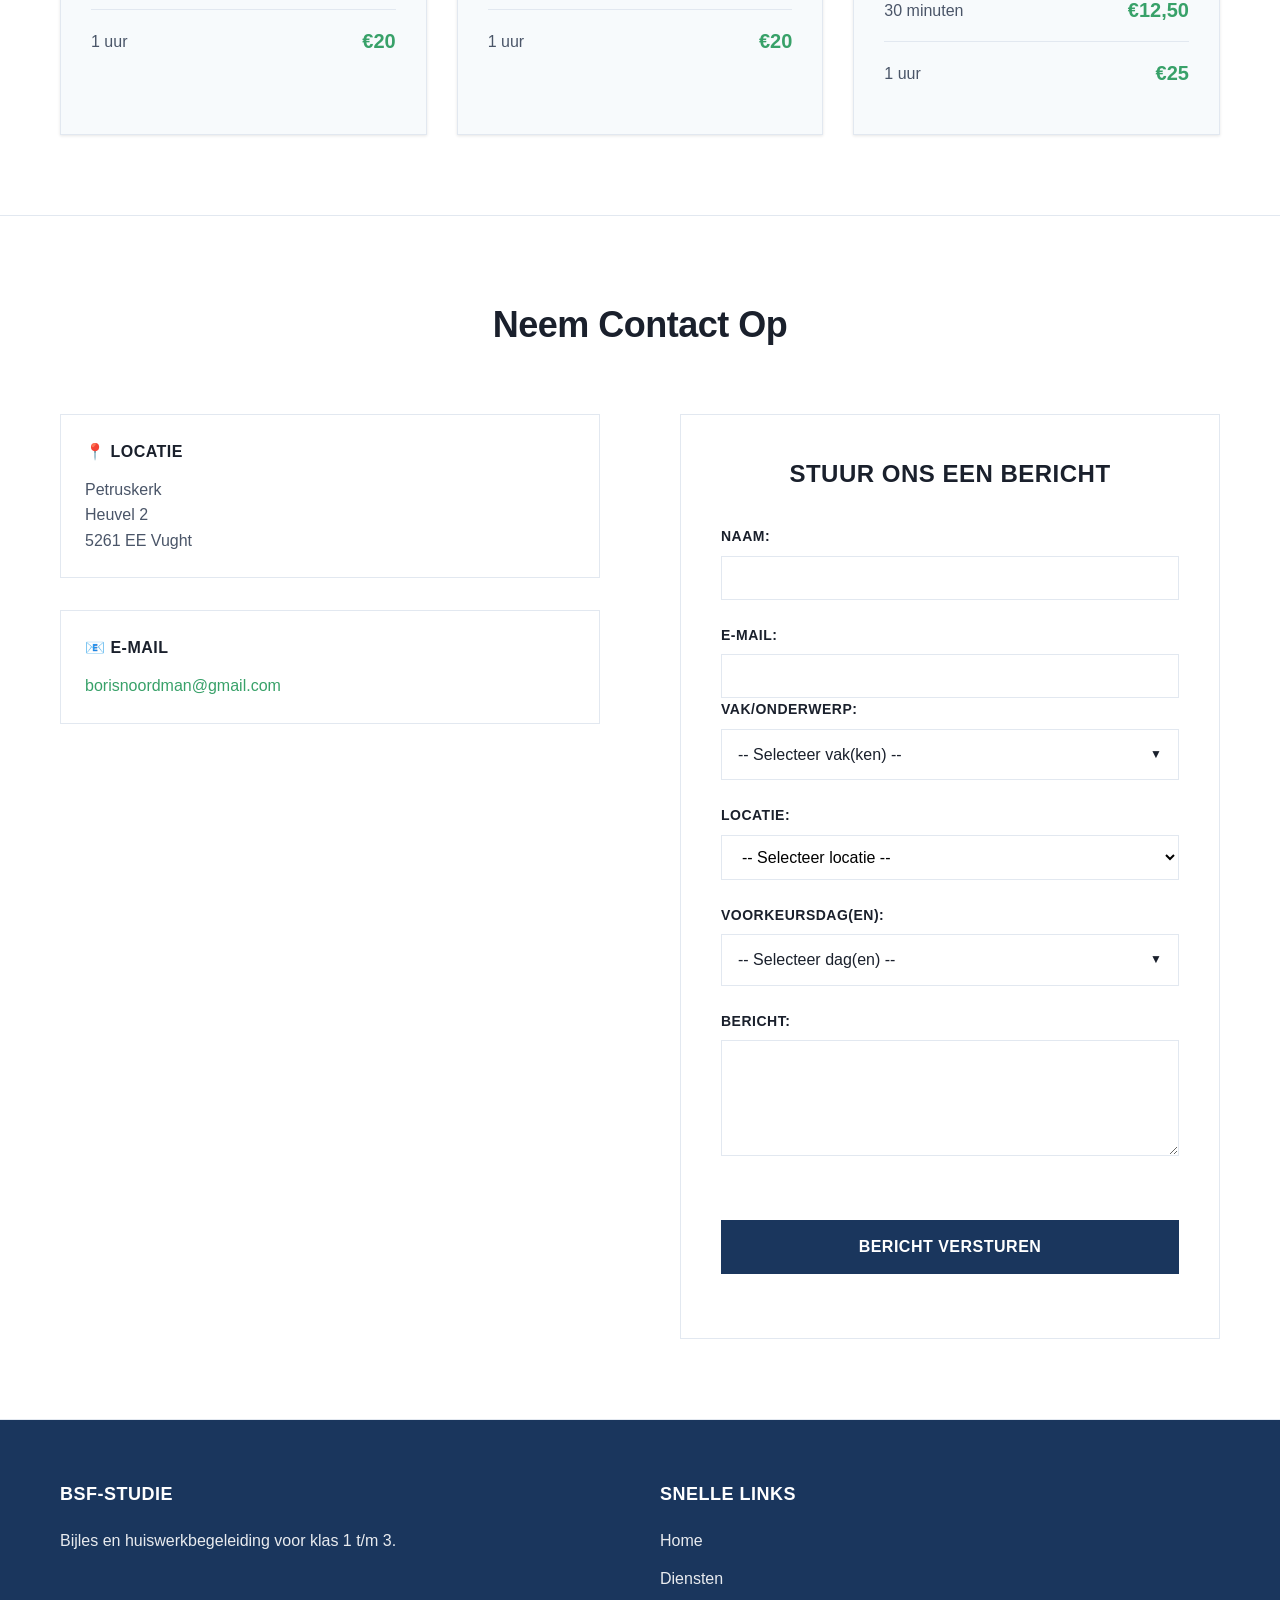
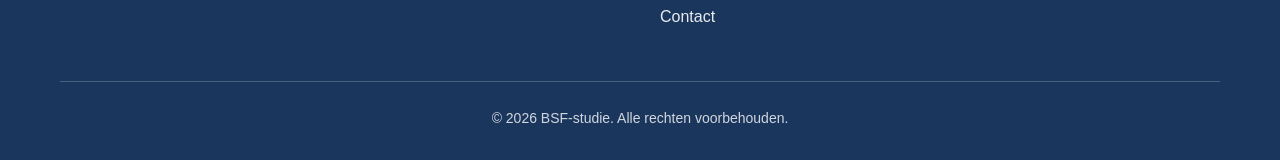
==== commit 481ec8fa: "layout update" ====
--- a/index.html
+++ b/index.html
@@ -55,7 +55,7 @@
                 <div class="service-card">
                     <div class="service-icon">🇬🇧🇳🇱🇫🇷🇩🇪</div>
                     <h3>Talen</h3>
-                    <p>Communicatievaardigheden en grammatica. Beschikbaar voor Engels, Nederlaneds, Frans en Duits. Frans en Duits Alleen beschikbaar voor klas 1 en 2.</p>
+                    <p>Communicatievaardigheden en grammatica. Beschikbaar voor Engels, Nederlaneds, Frans en Duits. (Duits Alleen beschikbaar voor klas 1 en 2.)</p>
                 </div>
                 <div class="service-card">
                     <div class="service-icon">⚛️</div>
@@ -197,7 +197,7 @@
                                 <label><input type="checkbox" name="subject_latijn" value="Ja" onchange="updateMultiSelect('subject')"> Latijn</label>
                                 <label><input type="checkbox" name="subject_engels" value="Ja" onchange="updateMultiSelect('subject')"> Engels</label>
                                 <label><input type="checkbox" name="subject_aardrijkskunde" value="Ja" onchange="updateMultiSelect('subject')"> Aardrijkskunde</label>
-                                <label><input type="checkbox" name="subject_frans" value="Ja" onchange="updateMultiSelect('subject')"> Frans (alleen klas 1-2)</label>
+                                <label><input type="checkbox" name="subject_frans" value="Ja" onchange="updateMultiSelect('subject')"> Frans</label>
                                 <label><input type="checkbox" name="subject_duits" value="Ja" onchange="updateMultiSelect('subject')"> Duits (alleen klas 1-2)</label>
                                 <label><input type="checkbox" name="subject_overig" value="Ja" onchange="updateMultiSelect('subject')"> Ander Vak</label>
                             </div>
@@ -206,14 +206,6 @@
                     <div class="form-group" id="other-subject-group" style="display: none;">
                         <label for="other-subject">Welk ander vak?</label>
                         <input type="text" id="other-subject" name="other_subject" placeholder="Voer het vak in">
-                    </div>
-                    <div class="form-group">
-                        <label for="service-type">Soort Begeleiding:</label>
-                        <select id="service-type" name="service_type" required>
-                            <option value="">-- Selecteer begeleiding type --</option>
-                            <option value="bijles">Bijles</option>
-                            <option value="huiswerkbegeleiding">Huiswerkbegeleiding</option>
-                        </select>
                     </div>
                     <div class="form-group">
                         <label for="location">Locatie:</label>
--- a/styles.css
+++ b/styles.css
@@ -236,7 +236,7 @@
 
 .service-card {
     background-color: var(--bg-white);
-    padding: 40px 30px;
+    padding: 20px 30px;
     border: 1px solid var(--border-color);
     transition: all 0.2s ease;
     text-align: center;
@@ -249,7 +249,7 @@
 
 .service-icon {
     font-size: 48px;
-    margin-bottom: 24px;
+    margin-bottom: 14px;
     display: block;
 }
 
@@ -388,9 +388,8 @@
 
 .pricing-card {
     background-color: var(--bg-light);
-    padding: 40px;
+    padding: 30px;
     border: 1px solid var(--border-color);
-    border-radius: 8px;
     text-align: center;
     transition: all 0.3s ease;
     box-shadow: var(--shadow);
@@ -399,7 +398,6 @@
 .pricing-card:hover {
     box-shadow: var(--shadow-lg);
     border-color: var(--accent-color);
-    transform: translateY(-5px);
 }
 
 .pricing-card h3 {
@@ -431,7 +429,7 @@
 
 .price-item .price {
     color: var(--accent-color);
-    font-size: 24px;
+    font-size: 20px;
     font-weight: 700;
 }
 
